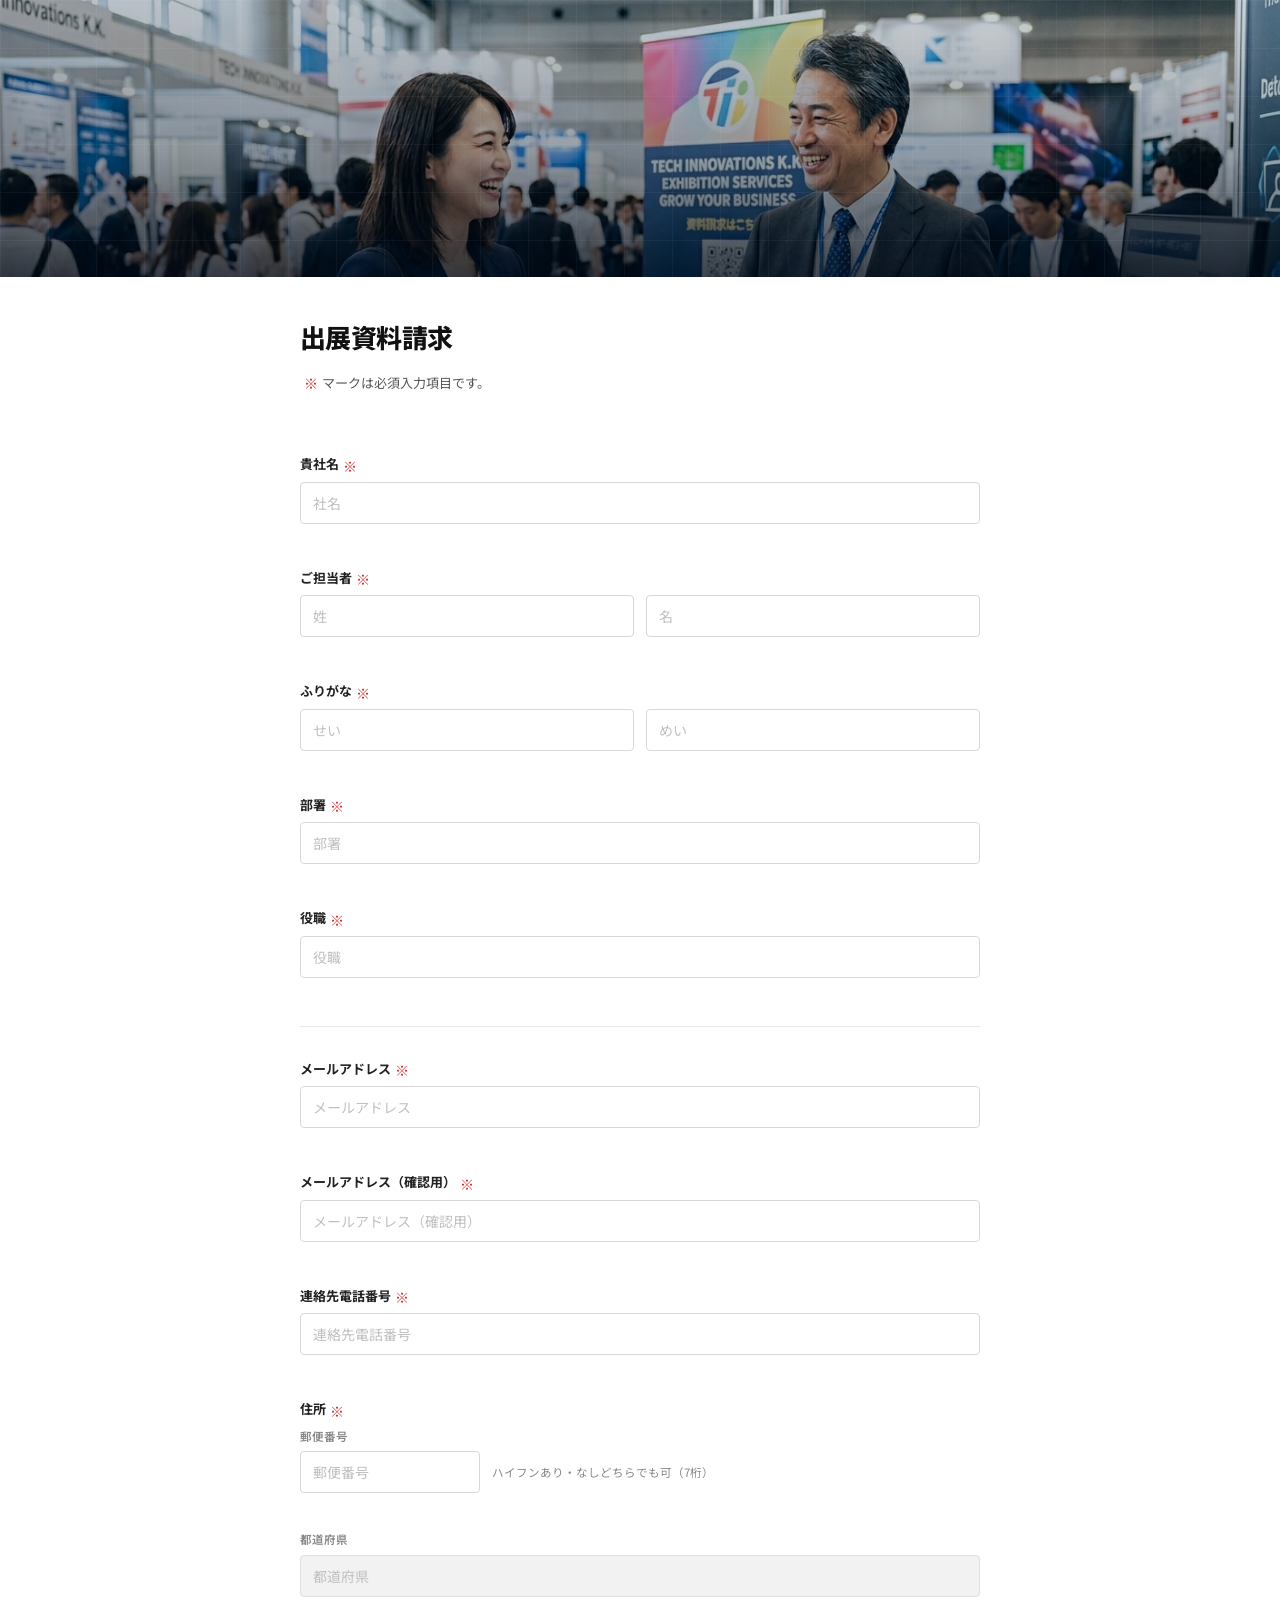
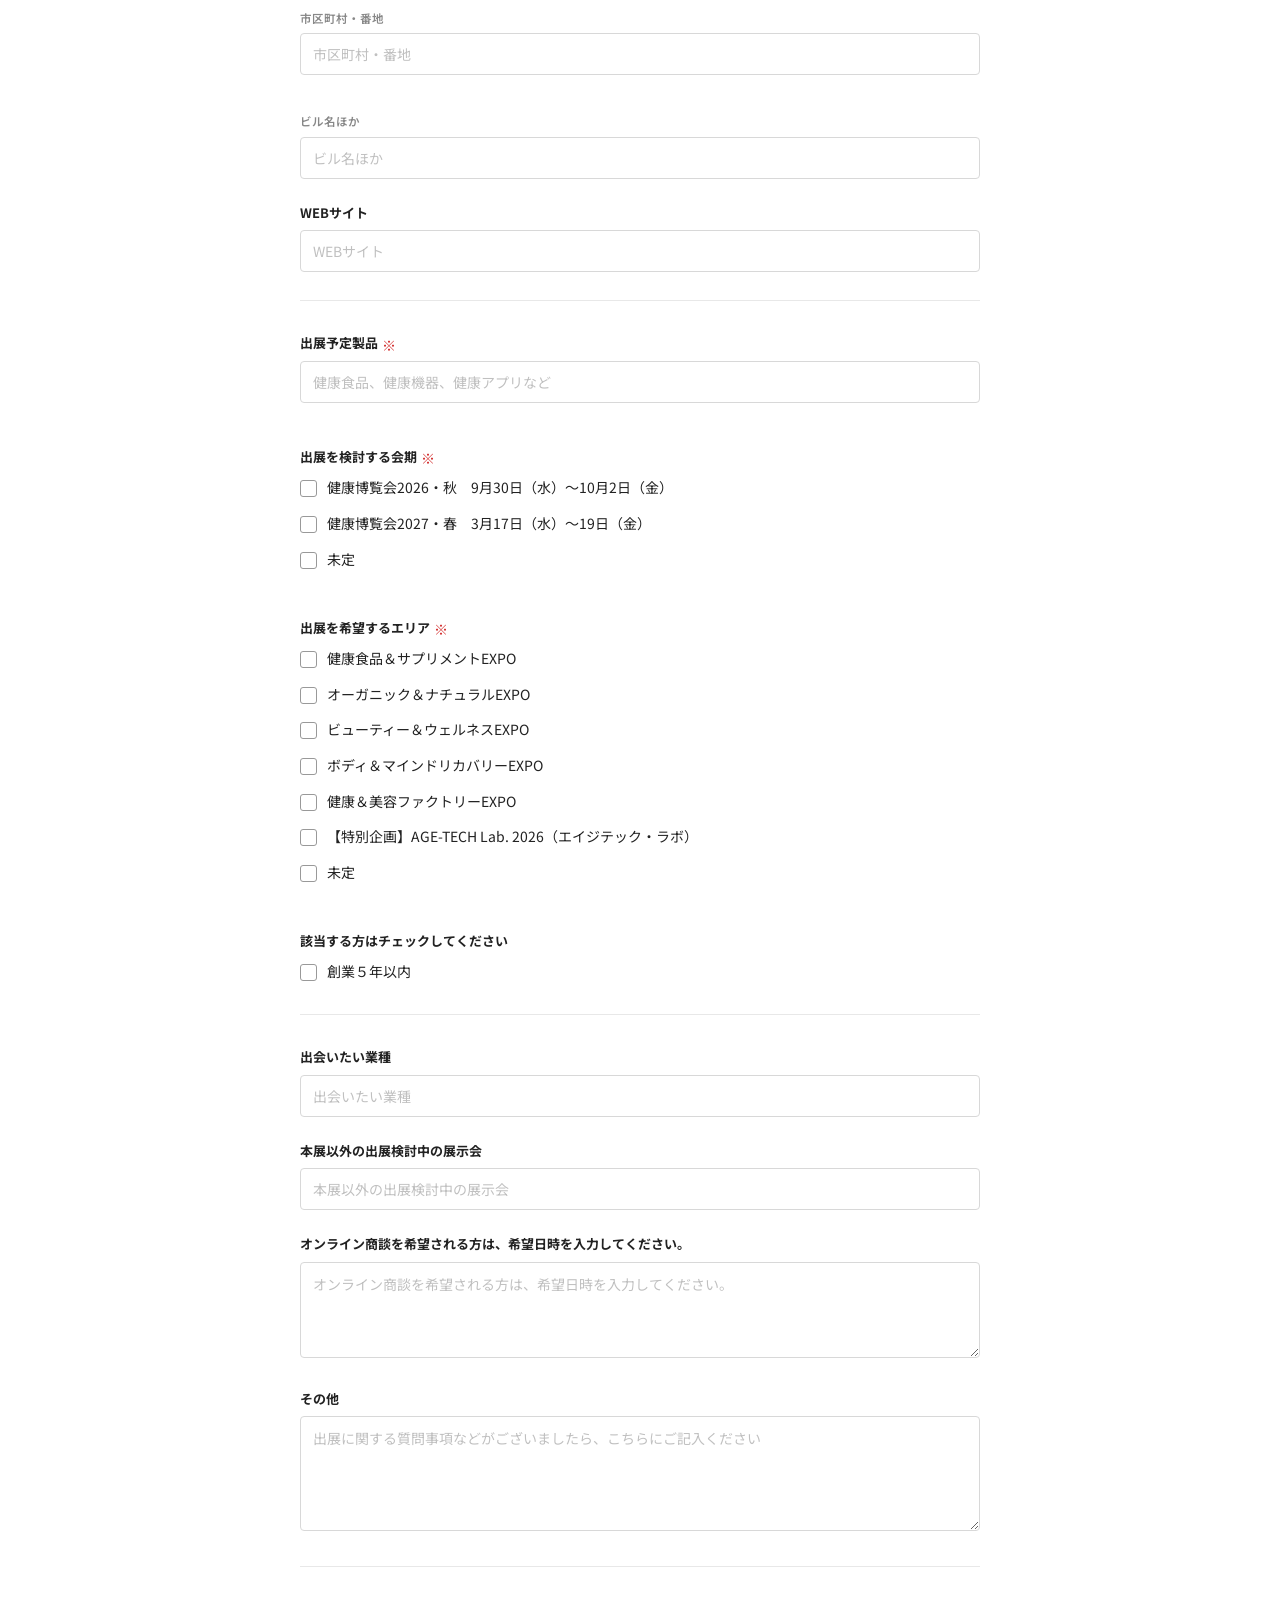
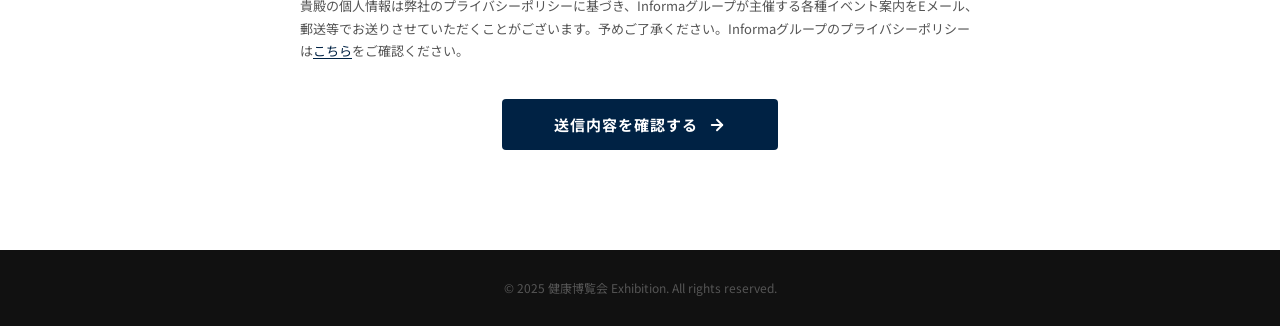
==== index.html @ db548bf0 "Initial commit: document request page" ====
<!DOCTYPE html>
<html lang="ja">
<head>
  <meta charset="UTF-8">
  <meta name="viewport" content="width=device-width, initial-scale=1.0">
  <title>出展資料請求 | 健康博覧会</title>
  <link rel="preconnect" href="https://fonts.googleapis.com">
  <link rel="preconnect" href="https://fonts.gstatic.com" crossorigin>
  <link href="https://fonts.googleapis.com/css2?family=Noto+Sans+JP:wght@400;500;600;700;800&display=swap" rel="stylesheet">
  <link rel="stylesheet" href="style.css">
</head>
<body>

  <!-- ========== HERO ========== -->
  <section class="site-hero"></section>

  <!-- ========== MAIN ========== -->
  <main class="main-content">
    <div class="container">

      <h1 class="page-title">出展資料請求</h1>

      <!-- ===== フォームラッパー ===== -->
      <div id="formWrapper">
        <p class="form-lead"><span class="required-mark">※</span>マークは必須入力項目です。</p>

        <form id="documentRequestForm" class="request-form" method="POST" action="#" novalidate data-form="document-request">

          <input type="hidden" id="formSource"  name="source"       value="exhibition_2025">
          <input type="hidden" id="submittedAt" name="submitted_at" value="">

          <!-- ===== SECTION: 貴社・担当者情報 ===== -->
          <section class="form-section" id="section-company">

            <div class="form-group" id="group-companyName">
              <label class="form-label" for="companyName">
                貴社名<span class="required-mark">※</span>
              </label>
              <input type="text" id="companyName" name="company_name" class="form-input"
                     placeholder="社名" autocomplete="organization" required data-field="company_name">
              <span class="error-message" id="error-companyName" role="alert"></span>
            </div>

            <div class="form-group" id="group-name">
              <label class="form-label">
                ご担当者<span class="required-mark">※</span>
              </label>
              <div class="input-row">
                <div class="input-row__item">
                  <input type="text" id="lastName" name="last_name" class="form-input"
                         placeholder="姓" autocomplete="family-name" required data-field="last_name">
                  <span class="error-message" id="error-lastName" role="alert"></span>
                </div>
                <div class="input-row__item">
                  <input type="text" id="firstName" name="first_name" class="form-input"
                         placeholder="名" autocomplete="given-name" required data-field="first_name">
                  <span class="error-message" id="error-firstName" role="alert"></span>
                </div>
              </div>
            </div>

            <div class="form-group" id="group-nameKana">
              <label class="form-label">
                ふりがな<span class="required-mark">※</span>
              </label>
              <div class="input-row">
                <div class="input-row__item">
                  <input type="text" id="lastNameKana" name="last_name_kana" class="form-input"
                         placeholder="せい" required data-field="last_name_kana">
                  <span class="error-message" id="error-lastNameKana" role="alert"></span>
                </div>
                <div class="input-row__item">
                  <input type="text" id="firstNameKana" name="first_name_kana" class="form-input"
                         placeholder="めい" required data-field="first_name_kana">
                  <span class="error-message" id="error-firstNameKana" role="alert"></span>
                </div>
              </div>
            </div>

            <div class="form-group" id="group-department">
              <label class="form-label" for="department">
                部署<span class="required-mark">※</span>
              </label>
              <input type="text" id="department" name="department" class="form-input"
                     placeholder="部署" autocomplete="organization-title" required data-field="department">
              <span class="error-message" id="error-department" role="alert"></span>
            </div>

            <div class="form-group" id="group-jobTitle">
              <label class="form-label" for="jobTitle">
                役職<span class="required-mark">※</span>
              </label>
              <input type="text" id="jobTitle" name="job_title" class="form-input"
                     placeholder="役職" required data-field="job_title">
              <span class="error-message" id="error-jobTitle" role="alert"></span>
            </div>

          </section>

          <!-- ===== SECTION: 連絡先情報 ===== -->
          <section class="form-section" id="section-contact">

            <div class="form-group" id="group-email">
              <label class="form-label" for="email">
                メールアドレス<span class="required-mark">※</span>
              </label>
              <input type="email" id="email" name="email" class="form-input"
                     placeholder="メールアドレス" autocomplete="email" required data-field="email">
              <span class="error-message" id="error-email" role="alert"></span>
            </div>

            <div class="form-group" id="group-emailConfirm">
              <label class="form-label" for="emailConfirm">
                メールアドレス（確認用）<span class="required-mark">※</span>
              </label>
              <input type="email" id="emailConfirm" name="email_confirm" class="form-input"
                     placeholder="メールアドレス（確認用）" autocomplete="off" required data-field="email_confirm">
              <span class="error-message" id="error-emailConfirm" role="alert"></span>
            </div>

            <div class="form-group" id="group-phone">
              <label class="form-label" for="phone">
                連絡先電話番号<span class="required-mark">※</span>
              </label>
              <input type="tel" id="phone" name="phone" class="form-input"
                     placeholder="連絡先電話番号" autocomplete="tel" required data-field="phone">
              <span class="error-message" id="error-phone" role="alert"></span>
            </div>

            <!-- 住所 -->
            <div class="form-group" id="group-address">
              <label class="form-label">
                住所<span class="required-mark">※</span>
              </label>
              <div class="address-fields">

                <div class="address-sub-field">
                  <span class="address-sub-label">郵便番号</span>
                  <div class="postal-row">
                    <input type="text" id="postalCode" name="postal_code" class="form-input"
                           placeholder="郵便番号" maxlength="8" autocomplete="postal-code"
                           required data-field="postal_code">
                    <span class="postal-hint">ハイフンあり・なしどちらでも可（7桁）</span>
                  </div>
                  <span class="error-message" id="error-postalCode" role="alert"></span>
                </div>

                <div class="address-sub-field">
                  <span class="address-sub-label">都道府県</span>
                  <input type="text" id="prefecture" name="prefecture" class="form-input"
                         placeholder="都道府県" autocomplete="address-level1"
                         required data-field="prefecture" readonly>
                </div>

                <div class="address-sub-field">
                  <span class="address-sub-label">市区町村・番地</span>
                  <input type="text" id="address1" name="address1" class="form-input"
                         placeholder="市区町村・番地" autocomplete="address-level2"
                         required data-field="address1">
                  <span class="error-message" id="error-address1" role="alert"></span>
                </div>

                <div class="address-sub-field">
                  <span class="address-sub-label">ビル名ほか</span>
                  <input type="text" id="address2" name="address2" class="form-input"
                         placeholder="ビル名ほか" autocomplete="address-line3" data-field="address2">
                </div>

              </div>
            </div>

            <div class="form-group" id="group-website">
              <label class="form-label" for="website">WEBサイト</label>
              <input type="url" id="website" name="website" class="form-input"
                     placeholder="WEBサイト" autocomplete="url" data-field="website">
            </div>

          </section>

          <!-- ===== SECTION: 出展について ===== -->
          <section class="form-section" id="section-exhibit">

            <div class="form-group" id="group-exhibitProducts">
              <label class="form-label" for="exhibitProducts">
                出展予定製品<span class="required-mark">※</span>
              </label>
              <input type="text" id="exhibitProducts" name="exhibit_products" class="form-input"
                     placeholder="健康食品、健康機器、健康アプリなど" required data-field="exhibit_products">
              <span class="error-message" id="error-exhibitProducts" role="alert"></span>
            </div>

            <div class="form-group" id="group-exhibitPeriods">
              <label class="form-label">
                出展を検討する会期<span class="required-mark">※</span>
              </label>
              <div class="checkbox-group" id="exhibitPeriodGroup"
                   role="group" aria-label="出展を検討する会期">
                <label class="check-item" for="period-2026-autumn">
                  <input type="checkbox" id="period-2026-autumn" name="exhibit_periods"
                         value="2026_autumn" class="check-input" data-field="exhibit_periods">
                  <span class="check-custom" aria-hidden="true"></span>
                  <span class="check-text">健康博覧会2026・秋　9月30日（水）〜10月2日（金）</span>
                </label>
                <label class="check-item" for="period-2027-spring">
                  <input type="checkbox" id="period-2027-spring" name="exhibit_periods"
                         value="2027_spring" class="check-input" data-field="exhibit_periods">
                  <span class="check-custom" aria-hidden="true"></span>
                  <span class="check-text">健康博覧会2027・春　3月17日（水）〜19日（金）</span>
                </label>
                <label class="check-item" for="period-undecided">
                  <input type="checkbox" id="period-undecided" name="exhibit_periods"
                         value="undecided" class="check-input" data-field="exhibit_periods">
                  <span class="check-custom" aria-hidden="true"></span>
                  <span class="check-text">未定</span>
                </label>
              </div>
              <span class="error-message" id="error-exhibitPeriods" role="alert"></span>
            </div>

            <div class="form-group" id="group-exhibitAreas">
              <label class="form-label">
                出展を希望するエリア<span class="required-mark">※</span>
              </label>
              <div class="checkbox-group" id="exhibitAreaGroup"
                   role="group" aria-label="出展を希望するエリア">
                <label class="check-item" for="area-food-supplement">
                  <input type="checkbox" id="area-food-supplement" name="exhibit_areas"
                         value="food_supplement" class="check-input" data-field="exhibit_areas">
                  <span class="check-custom" aria-hidden="true"></span>
                  <span class="check-text">健康食品＆サプリメントEXPO</span>
                </label>
                <label class="check-item" for="area-organic-natural">
                  <input type="checkbox" id="area-organic-natural" name="exhibit_areas"
                         value="organic_natural" class="check-input" data-field="exhibit_areas">
                  <span class="check-custom" aria-hidden="true"></span>
                  <span class="check-text">オーガニック＆ナチュラルEXPO</span>
                </label>
                <label class="check-item" for="area-beauty-wellness">
                  <input type="checkbox" id="area-beauty-wellness" name="exhibit_areas"
                         value="beauty_wellness" class="check-input" data-field="exhibit_areas">
                  <span class="check-custom" aria-hidden="true"></span>
                  <span class="check-text">ビューティー＆ウェルネスEXPO</span>
                </label>
                <label class="check-item" for="area-body-mind">
                  <input type="checkbox" id="area-body-mind" name="exhibit_areas"
                         value="body_mind_recovery" class="check-input" data-field="exhibit_areas">
                  <span class="check-custom" aria-hidden="true"></span>
                  <span class="check-text">ボディ＆マインドリカバリーEXPO</span>
                </label>
                <label class="check-item" for="area-factory">
                  <input type="checkbox" id="area-factory" name="exhibit_areas"
                         value="health_beauty_factory" class="check-input" data-field="exhibit_areas">
                  <span class="check-custom" aria-hidden="true"></span>
                  <span class="check-text">健康＆美容ファクトリーEXPO</span>
                </label>
                <label class="check-item" for="area-age-tech">
                  <input type="checkbox" id="area-age-tech" name="exhibit_areas"
                         value="age_tech_lab" class="check-input" data-field="exhibit_areas">
                  <span class="check-custom" aria-hidden="true"></span>
                  <span class="check-text">【特別企画】AGE-TECH Lab. 2026（エイジテック・ラボ）</span>
                </label>
                <label class="check-item" for="area-undecided">
                  <input type="checkbox" id="area-undecided" name="exhibit_areas"
                         value="undecided" class="check-input" data-field="exhibit_areas">
                  <span class="check-custom" aria-hidden="true"></span>
                  <span class="check-text">未定</span>
                </label>
              </div>
              <span class="error-message" id="error-exhibitAreas" role="alert"></span>
            </div>

            <div class="form-group" id="group-startupCheck">
              <label class="form-label">該当する方はチェックしてください</label>
              <div class="checkbox-group">
                <label class="check-item" for="startupCheck">
                  <input type="checkbox" id="startupCheck" name="startup_check"
                         value="startup" class="check-input" data-field="startup_check">
                  <span class="check-custom" aria-hidden="true"></span>
                  <span class="check-text">創業５年以内</span>
                </label>
              </div>
            </div>

          </section>

          <!-- ===== SECTION: その他 ===== -->
          <section class="form-section" id="section-other">

            <div class="form-group" id="group-targetIndustry">
              <label class="form-label" for="targetIndustry">出会いたい業種</label>
              <input type="text" id="targetIndustry" name="target_industry" class="form-input"
                     placeholder="出会いたい業種" data-field="target_industry">
            </div>

            <div class="form-group" id="group-otherShows">
              <label class="form-label" for="otherShows">本展以外の出展検討中の展示会</label>
              <input type="text" id="otherShows" name="other_shows" class="form-input"
                     placeholder="本展以外の出展検討中の展示会" data-field="other_shows">
            </div>

            <div class="form-group" id="group-onlineMeeting">
              <label class="form-label" for="onlineMeeting">
                オンライン商談を希望される方は、希望日時を入力してください。
              </label>
              <textarea id="onlineMeeting" name="online_meeting" class="form-textarea" rows="3"
                        placeholder="オンライン商談を希望される方は、希望日時を入力してください。"
                        data-field="online_meeting"></textarea>
            </div>

            <div class="form-group" id="group-otherNotes">
              <label class="form-label" for="otherNotes">その他</label>
              <textarea id="otherNotes" name="other_notes" class="form-textarea" rows="4"
                        placeholder="出展に関する質問事項などがございましたら、こちらにご記入ください"
                        data-field="other_notes"></textarea>
            </div>

          </section>

          <!-- ===== 個人情報取得に関する文言（チェックボックスなし） ===== -->
          <div class="privacy-section" id="section-privacy">
            <p class="privacy-text">
              貴殿の個人情報は弊社のプライバシーポリシーに基づき、Informaグループが主催する各種イベント案内をEメール、郵送等でお送りさせていただくことがございます。予めご了承ください。Informaグループのプライバシーポリシーは<a href="https://privacy.informa.com/policies/ja-JP/" class="text-link" target="_blank" rel="noopener noreferrer">こちら</a>をご確認ください。
            </p>
          </div>

          <!-- ===== 送信ボタン ===== -->
          <div class="form-submit">
            <button type="submit" id="submitBtn" class="btn-submit">
              <span class="btn-submit__text">送信内容を確認する</span>
              <svg class="btn-submit__arrow" xmlns="http://www.w3.org/2000/svg" width="18" height="18"
                   viewBox="0 0 24 24" fill="none" stroke="currentColor" stroke-width="2.5"
                   stroke-linecap="round" stroke-linejoin="round">
                <line x1="5" y1="12" x2="19" y2="12"/><polyline points="12 5 19 12 12 19"/>
              </svg>
            </button>
          </div>

        </form>
      </div><!-- /#formWrapper -->

      <!-- ===== 確認ページ ===== -->
      <div id="confirmationPage" class="confirmation-page" hidden>
        <div class="confirmation-header">
          <h2 class="confirmation-title">送信内容の確認</h2>
          <p class="confirmation-desc">以下の内容でよろしければ「資料を請求する」を押してください。<br>修正がある場合は「入力に戻る」を押してください。</p>
        </div>
        <div id="confirmationContent"></div>
        <div class="confirm-actions">
          <button type="button" id="backToFormBtn" class="btn-back">
            <svg xmlns="http://www.w3.org/2000/svg" width="16" height="16" viewBox="0 0 24 24"
                 fill="none" stroke="currentColor" stroke-width="2.5"
                 stroke-linecap="round" stroke-linejoin="round" aria-hidden="true">
              <line x1="19" y1="12" x2="5" y2="12"/><polyline points="12 19 5 12 12 5"/>
            </svg>
            入力に戻る
          </button>
          <button type="button" id="finalSubmitBtn" class="btn-submit">
            <span class="btn-submit__text">資料を請求する</span>
            <svg class="btn-submit__arrow" xmlns="http://www.w3.org/2000/svg" width="18" height="18"
                 viewBox="0 0 24 24" fill="none" stroke="currentColor" stroke-width="2.5"
                 stroke-linecap="round" stroke-linejoin="round">
              <line x1="5" y1="12" x2="19" y2="12"/><polyline points="12 5 19 12 12 19"/>
            </svg>
          </button>
        </div>
      </div>

      <!-- 完了メッセージ -->
      <div id="successMessage" class="result-message result-message--success" hidden aria-live="polite">
        <span class="result-icon result-icon--success" aria-hidden="true">
          <svg xmlns="http://www.w3.org/2000/svg" width="32" height="32" viewBox="0 0 24 24"
               fill="none" stroke="currentColor" stroke-width="2.5" stroke-linecap="round" stroke-linejoin="round">
            <polyline points="20 6 9 17 4 12"/>
          </svg>
        </span>
        <h2 class="result-title">出展資料請求ありがとうございます</h2>
        <p class="result-desc">ご入力いただいたメールアドレスへ確認メールをお送りしました。<br>追って、営業担当よりご案内させていただきますので、いましばらくお待ちください。</p>
      </div>

      <!-- エラーメッセージ -->
      <div id="errorMessage" class="result-message result-message--error" hidden aria-live="polite">
        <span class="result-icon result-icon--error" aria-hidden="true">
          <svg xmlns="http://www.w3.org/2000/svg" width="32" height="32" viewBox="0 0 24 24"
               fill="none" stroke="currentColor" stroke-width="2.5" stroke-linecap="round" stroke-linejoin="round">
            <circle cx="12" cy="12" r="10"/><line x1="12" y1="8" x2="12" y2="12"/><line x1="12" y1="16" x2="12.01" y2="16"/>
          </svg>
        </span>
        <h2 class="result-title">送信に失敗しました</h2>
        <p class="result-desc">しばらく時間をおいてから再度お試しください。</p>
      </div>

    </div>
  </main>

  <footer class="site-footer">
    <div class="container">
      <p class="footer-text">&copy; 2025 健康博覧会 Exhibition. All rights reserved.</p>
    </div>
  </footer>

  <script src="script.js" defer></script>
</body>
</html>
---- style.css ----
/* ============================================================
   Variables
   ============================================================ */
:root {
  --c-black:       #111111;
  --c-accent:      #002244;
  --c-text:        #222222;
  --c-text-sub:    #555555;
  --c-text-muted:  #888888;
  --c-border:      #d8d8d8;
  --c-border-dark: #999999;
  --c-bg:          #ffffff;
  --c-surface:     #ffffff;
  --c-input-bg:    #ffffff;
  --c-input-hover: #f9f9f9;
  --c-error:       #c0392b;
  --c-required:    #d32f2f;
  --c-divider:     #e8e8e8;

  --shadow-sm: 0 1px 4px rgba(0,0,0,0.06);
  --shadow-md: 0 2px 10px rgba(0,0,0,0.08);

  --radius-sm: 4px;
  --radius-md: 8px;
  --radius-lg: 12px;

  --font: "Noto Sans JP", -apple-system, BlinkMacSystemFont, "Segoe UI", "Yu Gothic UI", "Yu Gothic",
          "Hiragino Sans", "Hiragino Kaku Gothic ProN", Meiryo, sans-serif;

  --max-w: 680px;
  --tr: 0.15s ease;
}

/* ============================================================
   Reset & Base
   ============================================================ */
*, *::before, *::after { box-sizing: border-box; margin: 0; padding: 0; }
html { scroll-behavior: smooth; }
body {
  font-family: var(--font);
  background: var(--c-bg);
  color: var(--c-text);
  line-height: 1.7;
  -webkit-font-smoothing: antialiased;
}

/* ============================================================
   Hero
   ============================================================ */
.site-hero {
  position: relative;
  min-height: 277px;
  display: flex;
  align-items: flex-end;
  overflow: hidden;
  background:
    /* テキスト可読性オーバーレイ — 下部を濃くして文字を読みやすく */
    linear-gradient(to top, rgba(0,8,20,0.72) 0%, rgba(0,8,20,0.28) 45%, rgba(0,8,20,0.05) 100%),
    /* ブランドカラー（#002244）薄掛け */
    linear-gradient(158deg, rgba(0,34,68,0.25) 0%, rgba(0,34,68,0.08) 100%),
    /* 展示会写真 — 顔が映り込むよう上寄りに配置 */
    url('document-request-page-top.png') center 20% / cover no-repeat;
}

/* 展示会場の格子天井・床を表現するグリッドオーバーレイ */
.site-hero::before {
  content: '';
  position: absolute;
  inset: 0;
  background-image:
    linear-gradient(rgba(255,255,255,0.04) 1px, transparent 1px),
    linear-gradient(90deg, rgba(255,255,255,0.04) 1px, transparent 1px);
  background-size: 48px 48px;
  pointer-events: none;
}

.hero-inner {
  position: relative;
  z-index: 1;
  width: 100%;
  max-width: calc(var(--max-w) + 48px); /* 680 + 24*2 = 728px — container の左端に揃える */
  margin: 0 auto;
  padding: 16px 24px;
}

.hero-label {
  font-size: 11px;
  font-weight: 700;
  letter-spacing: 0.3em;
  color: rgba(255,255,255,0.40);
  margin-bottom: 12px;
  text-transform: uppercase;
}

.hero-title {
  font-size: clamp(18px, 2.5vw, 22px);
  font-weight: 800;
  color: #ffffff;
  letter-spacing: -0.02em;
  line-height: 1.2;
  margin-bottom: 10px;
}

.hero-desc {
  font-size: 13.5px;
  color: rgba(255,255,255,0.58);
  line-height: 1.85;
}

/* ============================================================
   Main / Container
   ============================================================ */
.main-content { padding: 44px 24px 100px; }
.container { max-width: var(--max-w); margin: 0 auto; }

/* ============================================================
   Page title  (ヒーロー直下の見出し)
   ============================================================ */
.page-title {
  font-size: clamp(20px, 3vw, 26px);
  font-weight: 800;
  color: var(--c-black);
  letter-spacing: -0.02em;
  line-height: 1.2;
  margin-bottom: 20px;
}

/* ============================================================
   Form lead  (※マーク説明)
   ============================================================ */
.form-lead {
  font-size: 13px;
  color: var(--c-text-sub);
  margin-bottom: 28px;
  display: flex;
  align-items: center;
  gap: 4px;
}

/* ============================================================
   Required mark  ※ (赤)
   ============================================================ */
.required-mark {
  color: var(--c-required);
  font-weight: 700;
  font-size: 14px;
  margin-left: 4px;
  line-height: 1;
  vertical-align: middle;
}

/* ============================================================
   Form Sections  （カードなし・フラット）
   ============================================================ */
.form-section {
  background: transparent;
  padding: 32px 0 28px;
}

.form-section + .form-section {
  border-top: 1px solid var(--c-divider);
}

/* ============================================================
   Form Groups
   ============================================================ */
.form-group { margin-bottom: 24px; }
.form-group:last-child { margin-bottom: 0; }

.form-label {
  display: block;
  font-size: 13px;
  font-weight: 700;
  color: var(--c-text);
  margin-bottom: 8px;
  line-height: 1.5;
}

/* ============================================================
   Split row  (姓/名, せい/めい)
   ============================================================ */
.input-row {
  display: grid;
  grid-template-columns: 1fr 1fr;
  gap: 12px;
}

.input-row__item {
  display: flex;
  flex-direction: column;
}

/* ============================================================
   Inputs / Textarea
   ============================================================ */
.form-input,
.form-textarea {
  width: 100%;
  padding: 10px 12px;
  font-size: 14px;
  font-family: var(--font);
  color: var(--c-text);
  background: var(--c-input-bg);
  border: 1px solid var(--c-border);
  border-radius: var(--radius-sm);
  transition: border-color var(--tr), background var(--tr), box-shadow var(--tr);
  outline: none;
  appearance: none;
}

.form-input::placeholder,
.form-textarea::placeholder { color: #c0c0c0; }

.form-input:hover,
.form-textarea:hover {
  border-color: var(--c-border-dark);
  background: var(--c-input-hover);
}

.form-input:focus,
.form-textarea:focus {
  border-color: var(--c-accent);
  background: var(--c-surface);
  box-shadow: 0 0 0 2px rgba(0,34,68,0.08);
}

.form-input[readonly] {
  background: #f2f2f2;
  color: var(--c-text-sub);
  cursor: default;
  border-color: #e0e0e0;
}

.form-input.is-error,
.form-textarea.is-error {
  border-color: var(--c-error);
  background: #fff8f8;
}

.form-textarea {
  resize: vertical;
  min-height: 96px;
  line-height: 1.65;
}

/* ============================================================
   Address
   ============================================================ */
.address-fields {
  display: flex;
  flex-direction: column;
  gap: 12px;
}

.address-sub-field {
  display: flex;
  flex-direction: column;
  gap: 5px;
}

.address-sub-label {
  font-size: 11.5px;
  font-weight: 600;
  color: var(--c-text-muted);
  display: flex;
  align-items: center;
}

.postal-row {
  display: flex;
  align-items: center;
  gap: 12px;
}

.postal-row .form-input {
  max-width: 180px;
  flex-shrink: 0;
}

.postal-hint {
  font-size: 11.5px;
  color: var(--c-text-muted);
  white-space: nowrap;
}

/* ============================================================
   Checkbox group  (出展会期 / エリア)
   ============================================================ */
.checkbox-group {
  display: flex;
  flex-direction: column;
  gap: 8px;
}

.check-item {
  display: flex;
  align-items: flex-start;
  gap: 10px;
  cursor: pointer;
  padding: 3px 0;
}

.check-input {
  position: absolute;
  opacity: 0;
  width: 0;
  height: 0;
  pointer-events: none;
}

.check-custom {
  flex-shrink: 0;
  width: 17px;
  height: 17px;
  border: 1.5px solid var(--c-border-dark);
  border-radius: 3px;
  background: var(--c-input-bg);
  transition: border-color var(--tr), background var(--tr);
  margin-top: 3px;
  position: relative;
}

.check-item:hover .check-custom { border-color: var(--c-accent); }

.check-input:checked + .check-custom {
  background: var(--c-accent);
  border-color: var(--c-accent);
}

.check-input:checked + .check-custom::after {
  content: '';
  position: absolute;
  top: 1px;
  left: 4px;
  width: 5px;
  height: 9px;
  border: 2px solid #fff;
  border-top: none;
  border-left: none;
  transform: rotate(45deg);
}

.check-text {
  font-size: 14px;
  color: var(--c-text);
  line-height: 1.55;
}

/* ============================================================
   Privacy section
   ============================================================ */
.privacy-section {
  border-top: 1px solid var(--c-divider);
  padding: 28px 0 4px;
  margin-bottom: 12px;
}

.privacy-text {
  font-size: 13px;
  color: var(--c-text-sub);
  line-height: 1.75;
}

/* ============================================================
   Error messages
   ============================================================ */
.error-message {
  display: block;
  font-size: 11.5px;
  color: var(--c-error);
  margin-top: 4px;
  min-height: 16px;
  line-height: 1.4;
}

/* ============================================================
   Links
   ============================================================ */
.text-link {
  color: var(--c-accent);
  text-decoration: underline;
  text-underline-offset: 2px;
}

/* ============================================================
   Submit button
   ============================================================ */
.form-submit {
  text-align: center;
  padding: 20px 0 0;
}

.btn-submit {
  display: inline-flex;
  align-items: center;
  justify-content: center;
  gap: 10px;
  padding: 15px 52px;
  font-size: 15px;
  font-weight: 700;
  font-family: var(--font);
  color: #ffffff;
  background: var(--c-accent);
  border: none;
  border-radius: var(--radius-sm);
  cursor: pointer;
  letter-spacing: 0.06em;
  transition: background var(--tr), transform var(--tr);
}

.btn-submit:hover {
  background: #003470;
  transform: translateY(-1px);
}

.btn-submit:active { transform: translateY(0); }

.btn-submit:disabled {
  opacity: 0.45;
  cursor: not-allowed;
  transform: none;
}

.btn-submit__arrow { transition: transform var(--tr); }
.btn-submit:hover .btn-submit__arrow { transform: translateX(3px); }

/* ============================================================
   Confirmation page
   ============================================================ */
.confirmation-page {
  padding-top: 8px;
}

.confirmation-page[hidden] { display: none; }

.confirmation-header {
  margin-bottom: 28px;
}

.confirmation-title {
  font-size: 22px;
  font-weight: 800;
  color: var(--c-black);
  letter-spacing: -0.02em;
  margin-bottom: 10px;
}

.confirmation-desc {
  font-size: 13.5px;
  color: var(--c-text-sub);
  line-height: 1.75;
}

/* 確認ブロック（カードなし・フラット） */
.confirm-block {
  background: transparent;
  padding: 24px 0;
}

.confirm-block + .confirm-block {
  border-top: 1px solid var(--c-divider);
}

.confirm-block-title {
  font-size: 12px;
  font-weight: 800;
  color: var(--c-black);
  letter-spacing: 0.1em;
  text-transform: uppercase;
  padding-bottom: 10px;
  margin-bottom: 14px;
  border-bottom: 2px solid var(--c-black);
}

.confirm-list { display: block; }

.confirm-row {
  display: grid;
  grid-template-columns: 160px 1fr;
  gap: 16px;
  padding: 10px 0;
  border-bottom: 1px solid #f0f0f0;
}

.confirm-row:last-child { border-bottom: none; }

.confirm-row dt {
  font-size: 12px;
  font-weight: 600;
  color: var(--c-text-muted);
  padding-top: 1px;
}

.confirm-row dd {
  font-size: 14px;
  color: var(--c-text);
  line-height: 1.65;
  word-break: break-all;
}

.confirm-actions {
  display: flex;
  gap: 16px;
  justify-content: center;
  align-items: center;
  padding: 32px 0 0;
  border-top: 1px solid var(--c-divider);
}

.btn-back {
  display: inline-flex;
  align-items: center;
  gap: 8px;
  padding: 14px 32px;
  font-size: 14px;
  font-weight: 600;
  color: var(--c-text-sub);
  background: transparent;
  border: 1.5px solid var(--c-border-dark);
  border-radius: var(--radius-sm);
  cursor: pointer;
  transition: background var(--tr), color var(--tr), border-color var(--tr);
  font-family: var(--font);
  letter-spacing: 0.02em;
}

.btn-back:hover {
  background: #f0f0f0;
  color: var(--c-text);
  border-color: var(--c-black);
}

/* ============================================================
   Result messages
   ============================================================ */
.result-message {
  text-align: center;
  padding: 64px 32px;
  background: var(--c-surface);
  border-radius: var(--radius-lg);
  box-shadow: var(--shadow-md);
  border: 1px solid #e6e6e6;
}

.result-message[hidden] { display: none; }

.result-icon {
  width: 68px;
  height: 68px;
  border-radius: 50%;
  display: flex;
  align-items: center;
  justify-content: center;
  margin: 0 auto 20px;
}

.result-icon--success { background: #e8f5e9; color: #2e7d32; }
.result-icon--error   { background: #fce4ec; color: var(--c-error); }

.result-title {
  font-size: 20px;
  font-weight: 700;
  color: var(--c-black);
  margin-bottom: 12px;
}

.result-desc {
  font-size: 14px;
  color: var(--c-text-sub);
  line-height: 1.8;
}

/* ============================================================
   Footer
   ============================================================ */
.site-footer {
  background: var(--c-black);
  padding: 28px 24px;
  text-align: center;
}

.footer-text {
  font-size: 12px;
  color: #555555;
}

/* ============================================================
   Responsive
   ============================================================ */
@media (max-width: 600px) {
  .site-hero  { min-height: 208px; }
  .hero-inner { padding: 14px 20px 24px; }

  .main-content { padding: 32px 20px 80px; }

  .form-section { padding: 24px 0 20px; }

  .input-row { grid-template-columns: 1fr; gap: 8px; }

  .postal-row {
    flex-direction: column;
    align-items: flex-start;
    gap: 6px;
  }
  .postal-row .form-input { max-width: 100%; }

  .confirm-row {
    grid-template-columns: 1fr;
    gap: 3px;
  }

  .confirm-actions {
    flex-direction: column-reverse;
    gap: 12px;
  }
  .btn-back,
  .btn-submit { width: 100%; justify-content: center; }
}
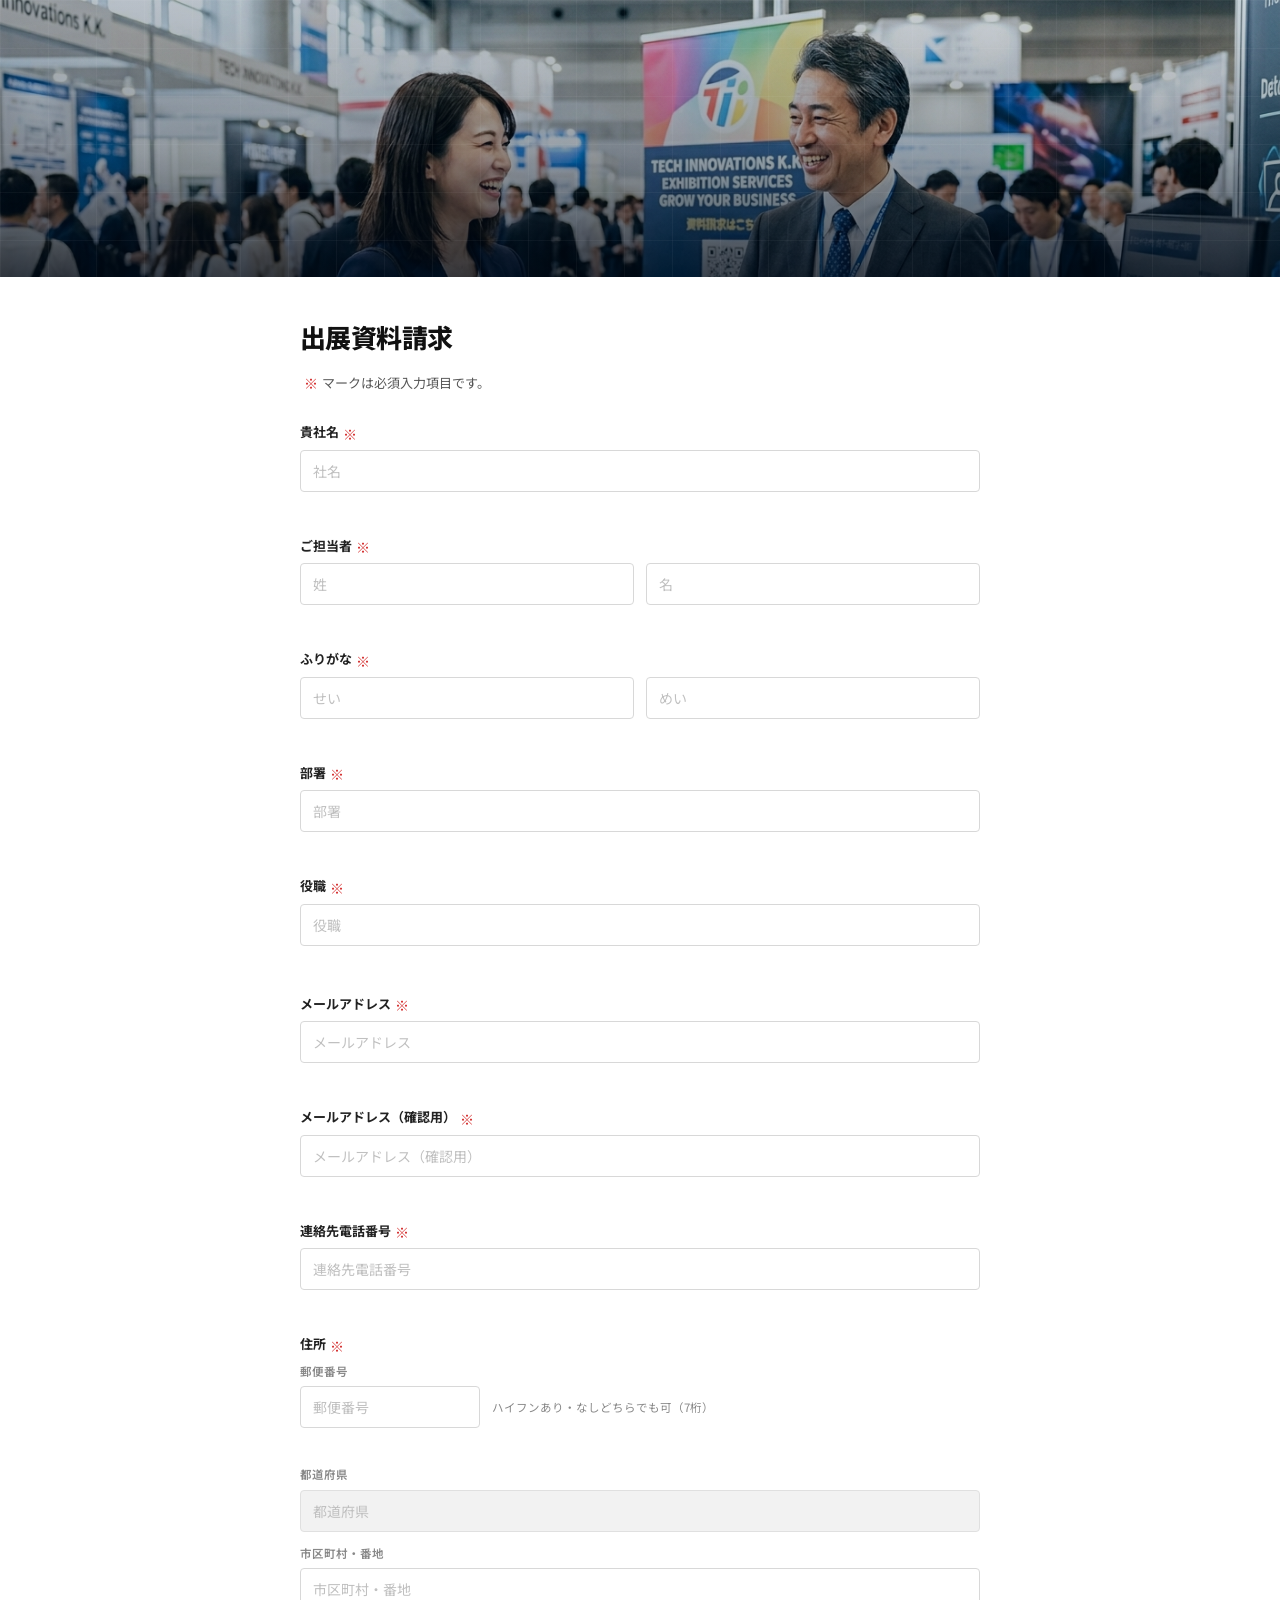
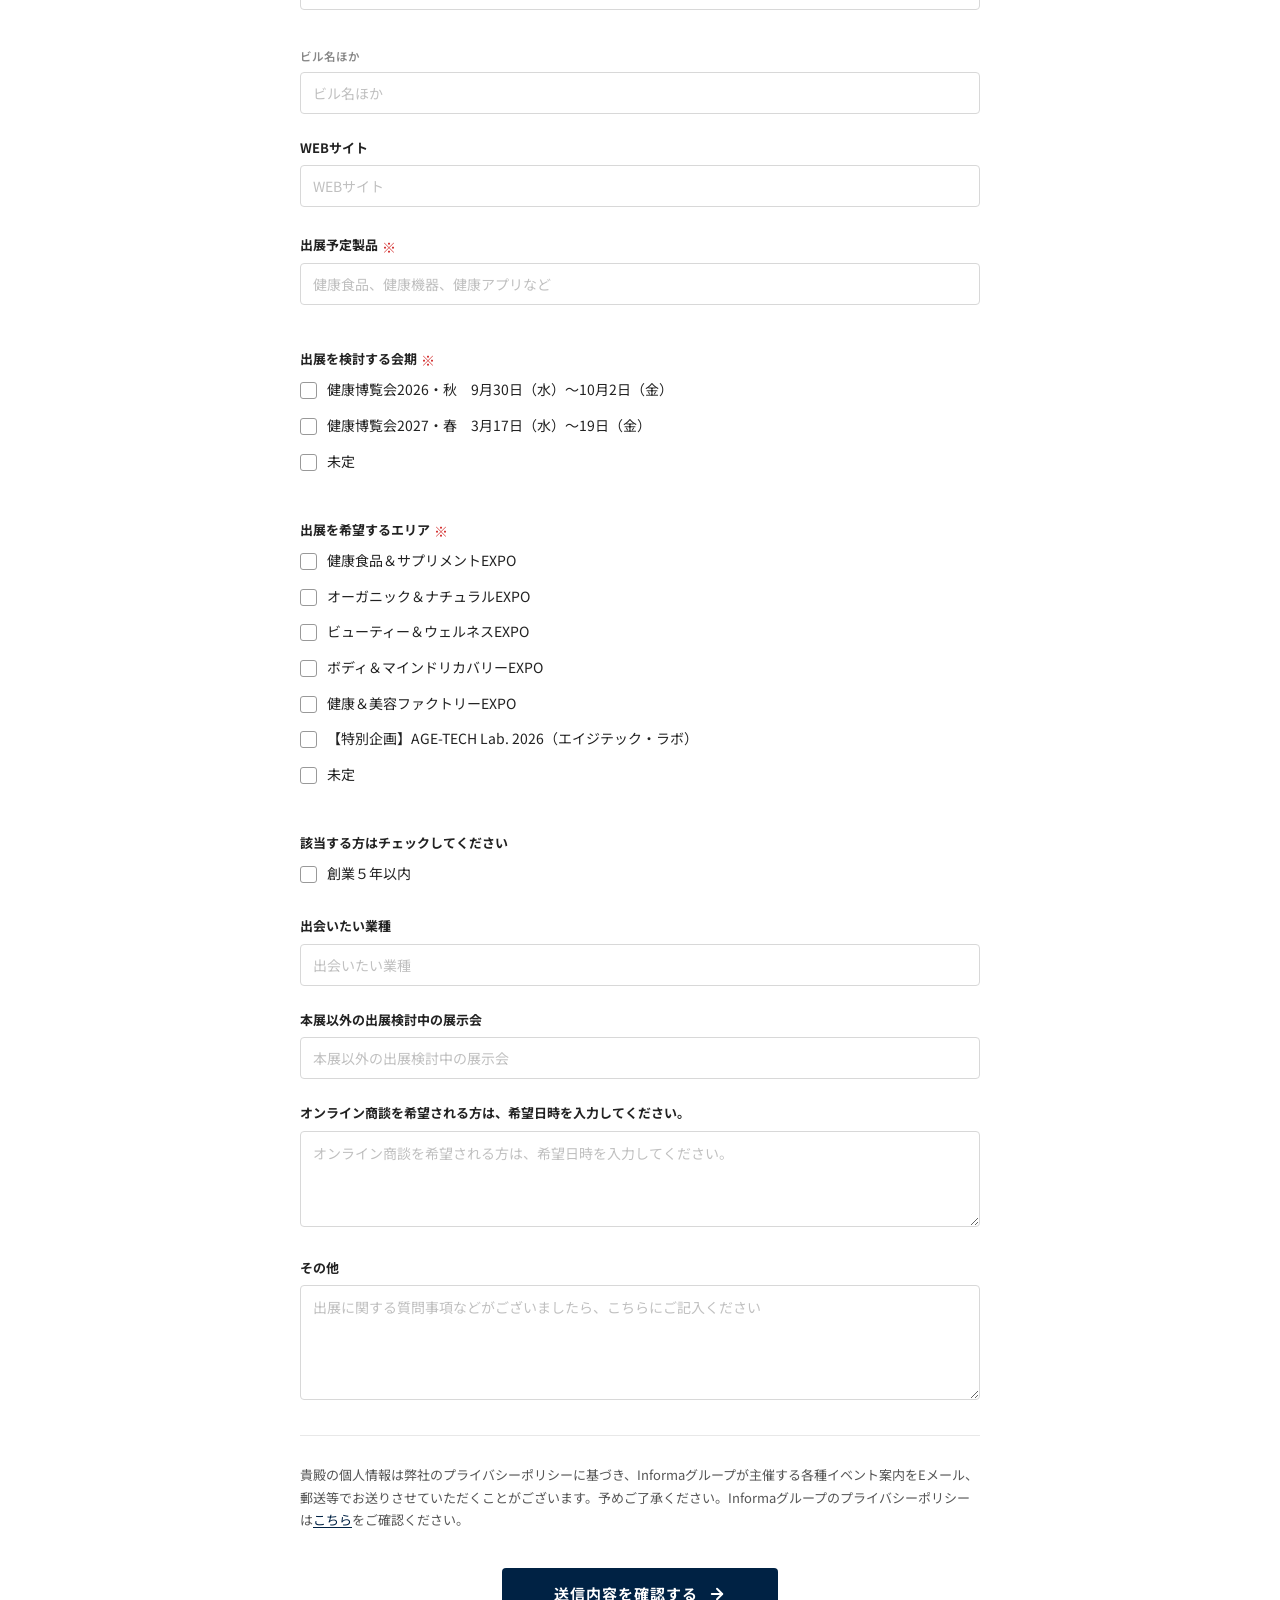
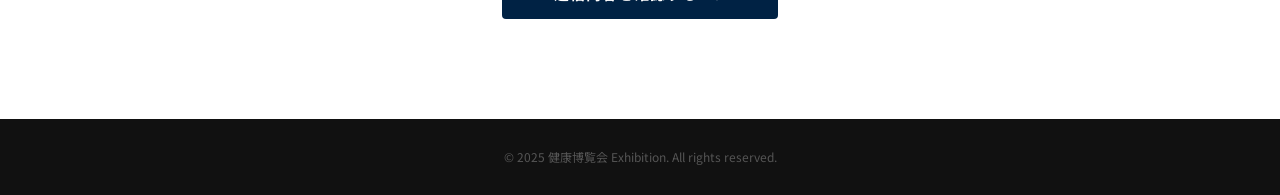
==== commit f804b903: "Add admin page, extract shared utilities, and add Supabase migrations - Add admin.html / admin.css /" ====
--- a/index.html
+++ b/index.html
@@ -398,6 +398,7 @@
     </div>
   </footer>
 
+  <script src="shared.js" defer></script>
   <script src="script.js" defer></script>
 </body>
 </html>
--- a/style.css
+++ b/style.css
@@ -154,11 +154,11 @@
    ============================================================ */
 .form-section {
   background: transparent;
-  padding: 32px 0 28px;
+  padding: 0 0 28px;
 }
 
 .form-section + .form-section {
-  border-top: 1px solid var(--c-divider);
+  border-top: none;
 }
 
 /* ============================================================
@@ -613,6 +613,7 @@
     flex-direction: column-reverse;
     gap: 12px;
   }
-  .btn-back,
-  .btn-submit { width: 100%; justify-content: center; }
-}
+  .confirmation-page .btn-back,
+  .confirmation-page .btn-submit,
+  .form-submit .btn-submit { width: 100%; justify-content: center; }
+}
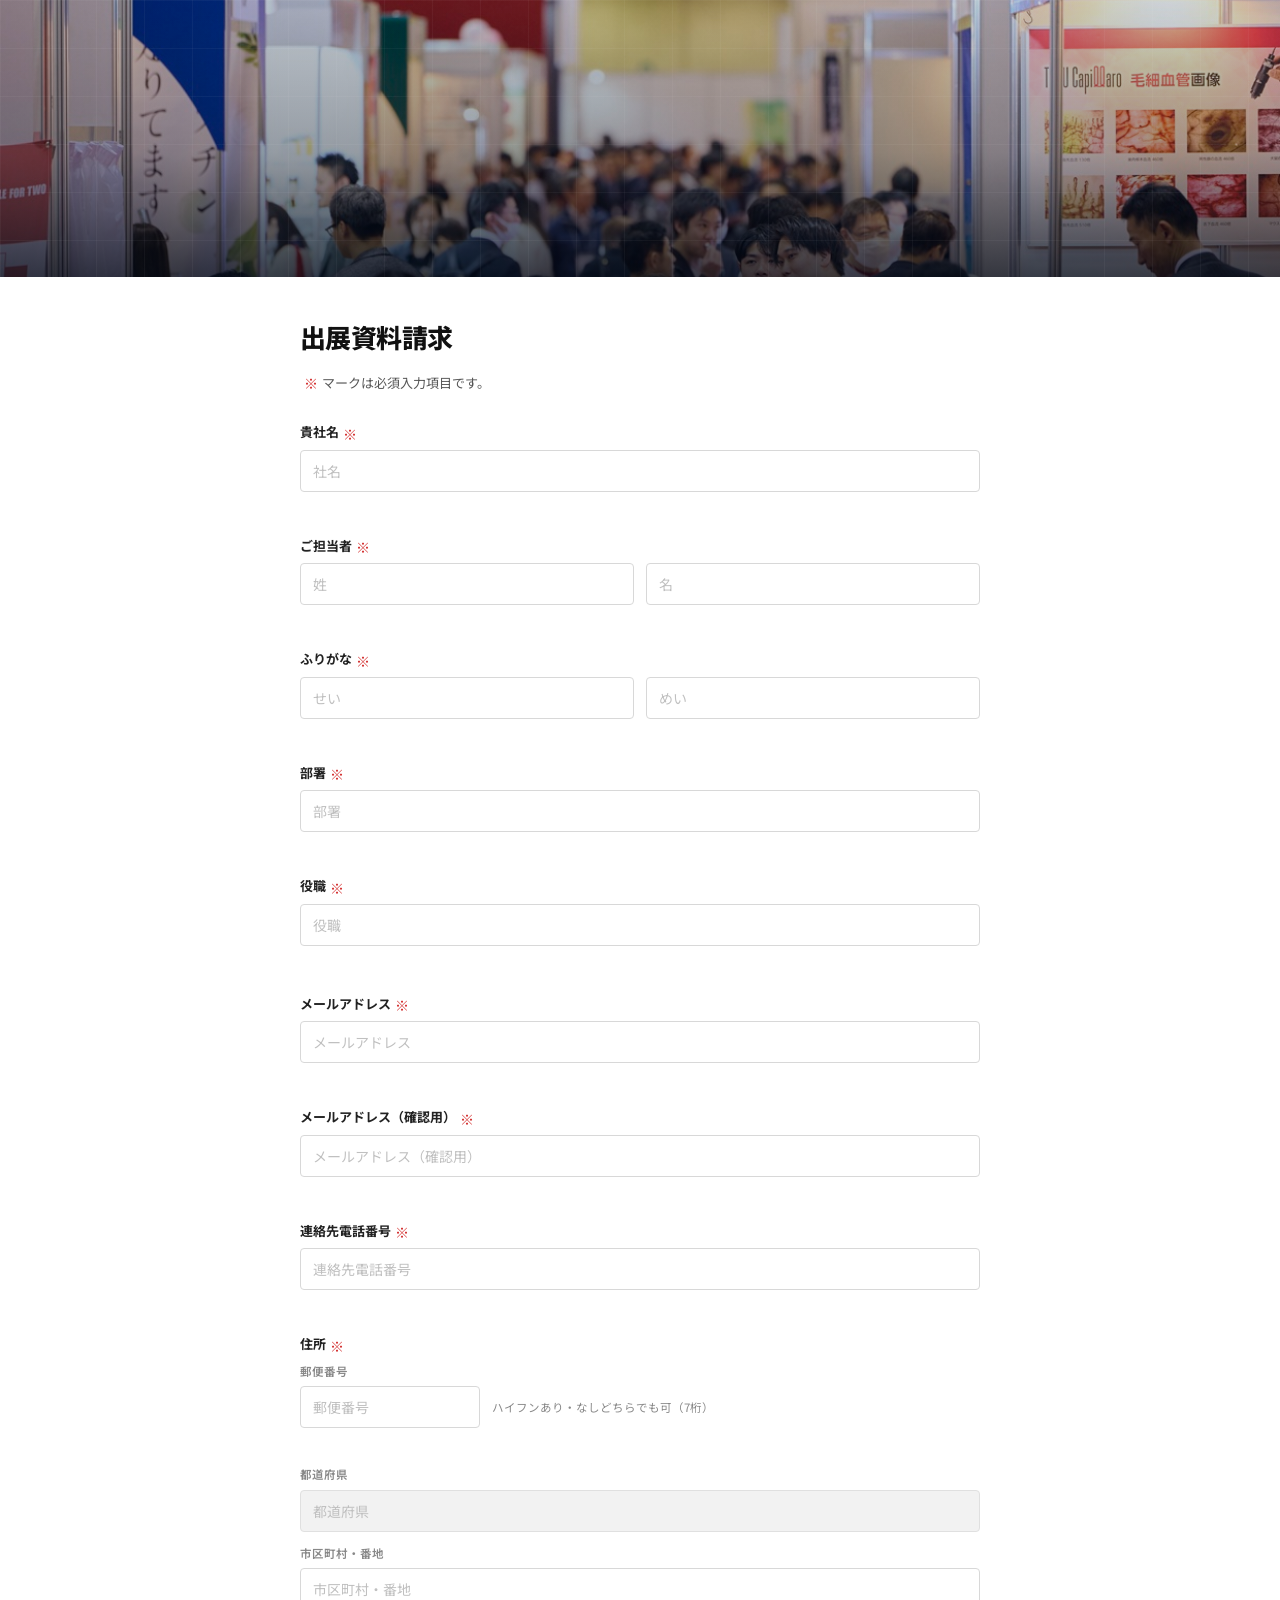
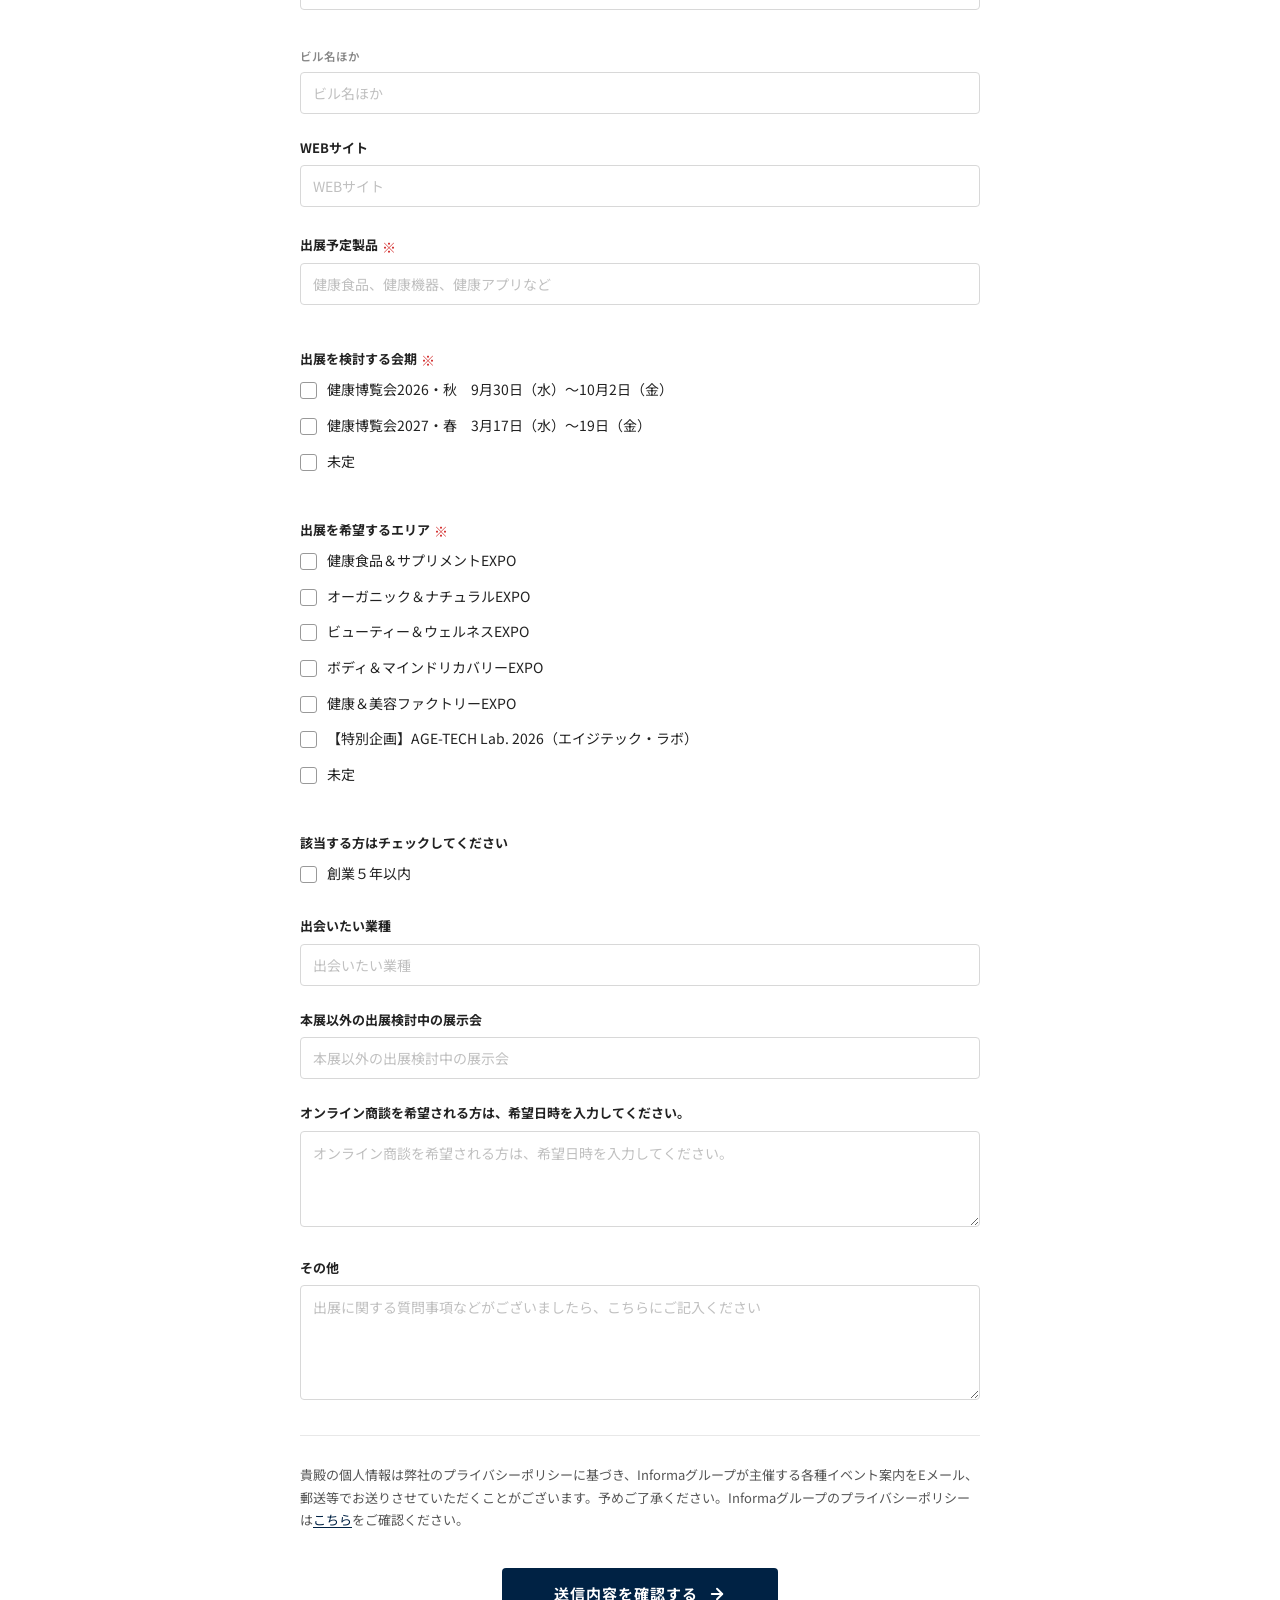
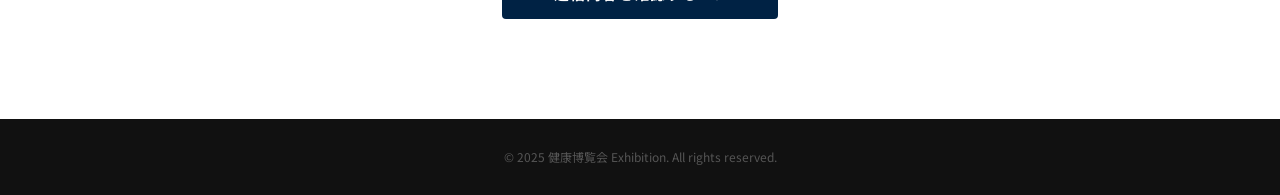
==== commit ec0fe0dd: "Refactor index.html/style.css/shared.js and update hero image - Refactor index.html: remove unused d" ====
--- a/index.html
+++ b/index.html
@@ -24,7 +24,7 @@
       <div id="formWrapper">
         <p class="form-lead"><span class="required-mark">※</span>マークは必須入力項目です。</p>
 
-        <form id="documentRequestForm" class="request-form" method="POST" action="#" novalidate data-form="document-request">
+        <form id="documentRequestForm" method="POST" action="#" novalidate>
 
           <input type="hidden" id="formSource"  name="source"       value="exhibition_2025">
           <input type="hidden" id="submittedAt" name="submitted_at" value="">
@@ -37,7 +37,7 @@
                 貴社名<span class="required-mark">※</span>
               </label>
               <input type="text" id="companyName" name="company_name" class="form-input"
-                     placeholder="社名" autocomplete="organization" required data-field="company_name">
+                     placeholder="社名" autocomplete="organization" required>
               <span class="error-message" id="error-companyName" role="alert"></span>
             </div>
 
@@ -48,12 +48,12 @@
               <div class="input-row">
                 <div class="input-row__item">
                   <input type="text" id="lastName" name="last_name" class="form-input"
-                         placeholder="姓" autocomplete="family-name" required data-field="last_name">
+                         placeholder="姓" autocomplete="family-name" required>
                   <span class="error-message" id="error-lastName" role="alert"></span>
                 </div>
                 <div class="input-row__item">
                   <input type="text" id="firstName" name="first_name" class="form-input"
-                         placeholder="名" autocomplete="given-name" required data-field="first_name">
+                         placeholder="名" autocomplete="given-name" required>
                   <span class="error-message" id="error-firstName" role="alert"></span>
                 </div>
               </div>
@@ -66,12 +66,12 @@
               <div class="input-row">
                 <div class="input-row__item">
                   <input type="text" id="lastNameKana" name="last_name_kana" class="form-input"
-                         placeholder="せい" required data-field="last_name_kana">
+                         placeholder="せい" required>
                   <span class="error-message" id="error-lastNameKana" role="alert"></span>
                 </div>
                 <div class="input-row__item">
                   <input type="text" id="firstNameKana" name="first_name_kana" class="form-input"
-                         placeholder="めい" required data-field="first_name_kana">
+                         placeholder="めい" required>
                   <span class="error-message" id="error-firstNameKana" role="alert"></span>
                 </div>
               </div>
@@ -82,7 +82,7 @@
                 部署<span class="required-mark">※</span>
               </label>
               <input type="text" id="department" name="department" class="form-input"
-                     placeholder="部署" autocomplete="organization-title" required data-field="department">
+                     placeholder="部署" autocomplete="organization-title" required>
               <span class="error-message" id="error-department" role="alert"></span>
             </div>
 
@@ -91,7 +91,7 @@
                 役職<span class="required-mark">※</span>
               </label>
               <input type="text" id="jobTitle" name="job_title" class="form-input"
-                     placeholder="役職" required data-field="job_title">
+                     placeholder="役職" required>
               <span class="error-message" id="error-jobTitle" role="alert"></span>
             </div>
 
@@ -105,7 +105,7 @@
                 メールアドレス<span class="required-mark">※</span>
               </label>
               <input type="email" id="email" name="email" class="form-input"
-                     placeholder="メールアドレス" autocomplete="email" required data-field="email">
+                     placeholder="メールアドレス" autocomplete="email" required>
               <span class="error-message" id="error-email" role="alert"></span>
             </div>
 
@@ -114,7 +114,7 @@
                 メールアドレス（確認用）<span class="required-mark">※</span>
               </label>
               <input type="email" id="emailConfirm" name="email_confirm" class="form-input"
-                     placeholder="メールアドレス（確認用）" autocomplete="off" required data-field="email_confirm">
+                     placeholder="メールアドレス（確認用）" autocomplete="off" required>
               <span class="error-message" id="error-emailConfirm" role="alert"></span>
             </div>
 
@@ -123,7 +123,7 @@
                 連絡先電話番号<span class="required-mark">※</span>
               </label>
               <input type="tel" id="phone" name="phone" class="form-input"
-                     placeholder="連絡先電話番号" autocomplete="tel" required data-field="phone">
+                     placeholder="連絡先電話番号" autocomplete="tel" required>
               <span class="error-message" id="error-phone" role="alert"></span>
             </div>
 
@@ -138,8 +138,7 @@
                   <span class="address-sub-label">郵便番号</span>
                   <div class="postal-row">
                     <input type="text" id="postalCode" name="postal_code" class="form-input"
-                           placeholder="郵便番号" maxlength="8" autocomplete="postal-code"
-                           required data-field="postal_code">
+                           placeholder="郵便番号" maxlength="8" autocomplete="postal-code" required>
                     <span class="postal-hint">ハイフンあり・なしどちらでも可（7桁）</span>
                   </div>
                   <span class="error-message" id="error-postalCode" role="alert"></span>
@@ -148,31 +147,29 @@
                 <div class="address-sub-field">
                   <span class="address-sub-label">都道府県</span>
                   <input type="text" id="prefecture" name="prefecture" class="form-input"
-                         placeholder="都道府県" autocomplete="address-level1"
-                         required data-field="prefecture" readonly>
+                         placeholder="都道府県" autocomplete="address-level1" required readonly>
                 </div>
 
                 <div class="address-sub-field">
                   <span class="address-sub-label">市区町村・番地</span>
                   <input type="text" id="address1" name="address1" class="form-input"
-                         placeholder="市区町村・番地" autocomplete="address-level2"
-                         required data-field="address1">
+                         placeholder="市区町村・番地" autocomplete="address-level2" required>
                   <span class="error-message" id="error-address1" role="alert"></span>
                 </div>
 
                 <div class="address-sub-field">
                   <span class="address-sub-label">ビル名ほか</span>
                   <input type="text" id="address2" name="address2" class="form-input"
-                         placeholder="ビル名ほか" autocomplete="address-line3" data-field="address2">
-                </div>
-
-              </div>
-            </div>
-
-            <div class="form-group" id="group-website">
+                         placeholder="ビル名ほか" autocomplete="address-line3">
+                </div>
+
+              </div>
+            </div>
+
+            <div class="form-group">
               <label class="form-label" for="website">WEBサイト</label>
               <input type="url" id="website" name="website" class="form-input"
-                     placeholder="WEBサイト" autocomplete="url" data-field="website">
+                     placeholder="WEBサイト" autocomplete="url">
             </div>
 
           </section>
@@ -185,7 +182,7 @@
                 出展予定製品<span class="required-mark">※</span>
               </label>
               <input type="text" id="exhibitProducts" name="exhibit_products" class="form-input"
-                     placeholder="健康食品、健康機器、健康アプリなど" required data-field="exhibit_products">
+                     placeholder="健康食品、健康機器、健康アプリなど" required>
               <span class="error-message" id="error-exhibitProducts" role="alert"></span>
             </div>
 
@@ -193,23 +190,22 @@
               <label class="form-label">
                 出展を検討する会期<span class="required-mark">※</span>
               </label>
-              <div class="checkbox-group" id="exhibitPeriodGroup"
-                   role="group" aria-label="出展を検討する会期">
+              <div class="checkbox-group" role="group" aria-label="出展を検討する会期">
                 <label class="check-item" for="period-2026-autumn">
                   <input type="checkbox" id="period-2026-autumn" name="exhibit_periods"
-                         value="2026_autumn" class="check-input" data-field="exhibit_periods">
+                         value="2026_autumn" class="check-input">
                   <span class="check-custom" aria-hidden="true"></span>
                   <span class="check-text">健康博覧会2026・秋　9月30日（水）〜10月2日（金）</span>
                 </label>
                 <label class="check-item" for="period-2027-spring">
                   <input type="checkbox" id="period-2027-spring" name="exhibit_periods"
-                         value="2027_spring" class="check-input" data-field="exhibit_periods">
+                         value="2027_spring" class="check-input">
                   <span class="check-custom" aria-hidden="true"></span>
                   <span class="check-text">健康博覧会2027・春　3月17日（水）〜19日（金）</span>
                 </label>
                 <label class="check-item" for="period-undecided">
                   <input type="checkbox" id="period-undecided" name="exhibit_periods"
-                         value="undecided" class="check-input" data-field="exhibit_periods">
+                         value="undecided" class="check-input">
                   <span class="check-custom" aria-hidden="true"></span>
                   <span class="check-text">未定</span>
                 </label>
@@ -221,47 +217,46 @@
               <label class="form-label">
                 出展を希望するエリア<span class="required-mark">※</span>
               </label>
-              <div class="checkbox-group" id="exhibitAreaGroup"
-                   role="group" aria-label="出展を希望するエリア">
+              <div class="checkbox-group" role="group" aria-label="出展を希望するエリア">
                 <label class="check-item" for="area-food-supplement">
                   <input type="checkbox" id="area-food-supplement" name="exhibit_areas"
-                         value="food_supplement" class="check-input" data-field="exhibit_areas">
+                         value="food_supplement" class="check-input">
                   <span class="check-custom" aria-hidden="true"></span>
                   <span class="check-text">健康食品＆サプリメントEXPO</span>
                 </label>
                 <label class="check-item" for="area-organic-natural">
                   <input type="checkbox" id="area-organic-natural" name="exhibit_areas"
-                         value="organic_natural" class="check-input" data-field="exhibit_areas">
+                         value="organic_natural" class="check-input">
                   <span class="check-custom" aria-hidden="true"></span>
                   <span class="check-text">オーガニック＆ナチュラルEXPO</span>
                 </label>
                 <label class="check-item" for="area-beauty-wellness">
                   <input type="checkbox" id="area-beauty-wellness" name="exhibit_areas"
-                         value="beauty_wellness" class="check-input" data-field="exhibit_areas">
+                         value="beauty_wellness" class="check-input">
                   <span class="check-custom" aria-hidden="true"></span>
                   <span class="check-text">ビューティー＆ウェルネスEXPO</span>
                 </label>
                 <label class="check-item" for="area-body-mind">
                   <input type="checkbox" id="area-body-mind" name="exhibit_areas"
-                         value="body_mind_recovery" class="check-input" data-field="exhibit_areas">
+                         value="body_mind_recovery" class="check-input">
                   <span class="check-custom" aria-hidden="true"></span>
                   <span class="check-text">ボディ＆マインドリカバリーEXPO</span>
                 </label>
                 <label class="check-item" for="area-factory">
                   <input type="checkbox" id="area-factory" name="exhibit_areas"
-                         value="health_beauty_factory" class="check-input" data-field="exhibit_areas">
+                         value="health_beauty_factory" class="check-input">
                   <span class="check-custom" aria-hidden="true"></span>
                   <span class="check-text">健康＆美容ファクトリーEXPO</span>
                 </label>
                 <label class="check-item" for="area-age-tech">
                   <input type="checkbox" id="area-age-tech" name="exhibit_areas"
-                         value="age_tech_lab" class="check-input" data-field="exhibit_areas">
+                         value="age_tech_lab" class="check-input">
                   <span class="check-custom" aria-hidden="true"></span>
                   <span class="check-text">【特別企画】AGE-TECH Lab. 2026（エイジテック・ラボ）</span>
                 </label>
                 <label class="check-item" for="area-undecided">
                   <input type="checkbox" id="area-undecided" name="exhibit_areas"
-                         value="undecided" class="check-input" data-field="exhibit_areas">
+                         value="undecided" class="check-input">
                   <span class="check-custom" aria-hidden="true"></span>
                   <span class="check-text">未定</span>
                 </label>
@@ -269,12 +264,12 @@
               <span class="error-message" id="error-exhibitAreas" role="alert"></span>
             </div>
 
-            <div class="form-group" id="group-startupCheck">
+            <div class="form-group">
               <label class="form-label">該当する方はチェックしてください</label>
               <div class="checkbox-group">
                 <label class="check-item" for="startupCheck">
                   <input type="checkbox" id="startupCheck" name="startup_check"
-                         value="startup" class="check-input" data-field="startup_check">
+                         value="startup" class="check-input">
                   <span class="check-custom" aria-hidden="true"></span>
                   <span class="check-text">創業５年以内</span>
                 </label>
@@ -286,38 +281,36 @@
           <!-- ===== SECTION: その他 ===== -->
           <section class="form-section" id="section-other">
 
-            <div class="form-group" id="group-targetIndustry">
+            <div class="form-group">
               <label class="form-label" for="targetIndustry">出会いたい業種</label>
               <input type="text" id="targetIndustry" name="target_industry" class="form-input"
-                     placeholder="出会いたい業種" data-field="target_industry">
-            </div>
-
-            <div class="form-group" id="group-otherShows">
+                     placeholder="出会いたい業種">
+            </div>
+
+            <div class="form-group">
               <label class="form-label" for="otherShows">本展以外の出展検討中の展示会</label>
               <input type="text" id="otherShows" name="other_shows" class="form-input"
-                     placeholder="本展以外の出展検討中の展示会" data-field="other_shows">
-            </div>
-
-            <div class="form-group" id="group-onlineMeeting">
+                     placeholder="本展以外の出展検討中の展示会">
+            </div>
+
+            <div class="form-group">
               <label class="form-label" for="onlineMeeting">
                 オンライン商談を希望される方は、希望日時を入力してください。
               </label>
               <textarea id="onlineMeeting" name="online_meeting" class="form-textarea" rows="3"
-                        placeholder="オンライン商談を希望される方は、希望日時を入力してください。"
-                        data-field="online_meeting"></textarea>
-            </div>
-
-            <div class="form-group" id="group-otherNotes">
+                        placeholder="オンライン商談を希望される方は、希望日時を入力してください。"></textarea>
+            </div>
+
+            <div class="form-group">
               <label class="form-label" for="otherNotes">その他</label>
               <textarea id="otherNotes" name="other_notes" class="form-textarea" rows="4"
-                        placeholder="出展に関する質問事項などがございましたら、こちらにご記入ください"
-                        data-field="other_notes"></textarea>
+                        placeholder="出展に関する質問事項などがございましたら、こちらにご記入ください"></textarea>
             </div>
 
           </section>
 
-          <!-- ===== 個人情報取得に関する文言（チェックボックスなし） ===== -->
-          <div class="privacy-section" id="section-privacy">
+          <!-- ===== 個人情報取得に関する文言 ===== -->
+          <div class="privacy-section">
             <p class="privacy-text">
               貴殿の個人情報は弊社のプライバシーポリシーに基づき、Informaグループが主催する各種イベント案内をEメール、郵送等でお送りさせていただくことがございます。予めご了承ください。Informaグループのプライバシーポリシーは<a href="https://privacy.informa.com/policies/ja-JP/" class="text-link" target="_blank" rel="noopener noreferrer">こちら</a>をご確認ください。
             </p>
@@ -366,7 +359,7 @@
       </div>
 
       <!-- 完了メッセージ -->
-      <div id="successMessage" class="result-message result-message--success" hidden aria-live="polite">
+      <div id="successMessage" class="result-message" hidden aria-live="polite">
         <span class="result-icon result-icon--success" aria-hidden="true">
           <svg xmlns="http://www.w3.org/2000/svg" width="32" height="32" viewBox="0 0 24 24"
                fill="none" stroke="currentColor" stroke-width="2.5" stroke-linecap="round" stroke-linejoin="round">
@@ -378,7 +371,7 @@
       </div>
 
       <!-- エラーメッセージ -->
-      <div id="errorMessage" class="result-message result-message--error" hidden aria-live="polite">
+      <div id="errorMessage" class="result-message" hidden aria-live="polite">
         <span class="result-icon result-icon--error" aria-hidden="true">
           <svg xmlns="http://www.w3.org/2000/svg" width="32" height="32" viewBox="0 0 24 24"
                fill="none" stroke="currentColor" stroke-width="2.5" stroke-linecap="round" stroke-linejoin="round">
--- a/style.css
+++ b/style.css
@@ -58,8 +58,8 @@
     linear-gradient(to top, rgba(0,8,20,0.72) 0%, rgba(0,8,20,0.28) 45%, rgba(0,8,20,0.05) 100%),
     /* ブランドカラー（#002244）薄掛け */
     linear-gradient(158deg, rgba(0,34,68,0.25) 0%, rgba(0,34,68,0.08) 100%),
-    /* 展示会写真 — 顔が映り込むよう上寄りに配置 */
-    url('document-request-page-top.png') center 20% / cover no-repeat;
+    /* 展示会写真 */
+    url('document-request-page-top.jpg') center 35% / cover no-repeat;
 }
 
 /* 展示会場の格子天井・床を表現するグリッドオーバーレイ */
@@ -72,39 +72,6 @@
     linear-gradient(90deg, rgba(255,255,255,0.04) 1px, transparent 1px);
   background-size: 48px 48px;
   pointer-events: none;
-}
-
-.hero-inner {
-  position: relative;
-  z-index: 1;
-  width: 100%;
-  max-width: calc(var(--max-w) + 48px); /* 680 + 24*2 = 728px — container の左端に揃える */
-  margin: 0 auto;
-  padding: 16px 24px;
-}
-
-.hero-label {
-  font-size: 11px;
-  font-weight: 700;
-  letter-spacing: 0.3em;
-  color: rgba(255,255,255,0.40);
-  margin-bottom: 12px;
-  text-transform: uppercase;
-}
-
-.hero-title {
-  font-size: clamp(18px, 2.5vw, 22px);
-  font-weight: 800;
-  color: #ffffff;
-  letter-spacing: -0.02em;
-  line-height: 1.2;
-  margin-bottom: 10px;
-}
-
-.hero-desc {
-  font-size: 13.5px;
-  color: rgba(255,255,255,0.58);
-  line-height: 1.85;
 }
 
 /* ============================================================
@@ -461,17 +428,6 @@
   border-top: 1px solid var(--c-divider);
 }
 
-.confirm-block-title {
-  font-size: 12px;
-  font-weight: 800;
-  color: var(--c-black);
-  letter-spacing: 0.1em;
-  text-transform: uppercase;
-  padding-bottom: 10px;
-  margin-bottom: 14px;
-  border-bottom: 2px solid var(--c-black);
-}
-
 .confirm-list { display: block; }
 
 .confirm-row {
@@ -589,7 +545,6 @@
    ============================================================ */
 @media (max-width: 600px) {
   .site-hero  { min-height: 208px; }
-  .hero-inner { padding: 14px 20px 24px; }
 
   .main-content { padding: 32px 20px 80px; }
 
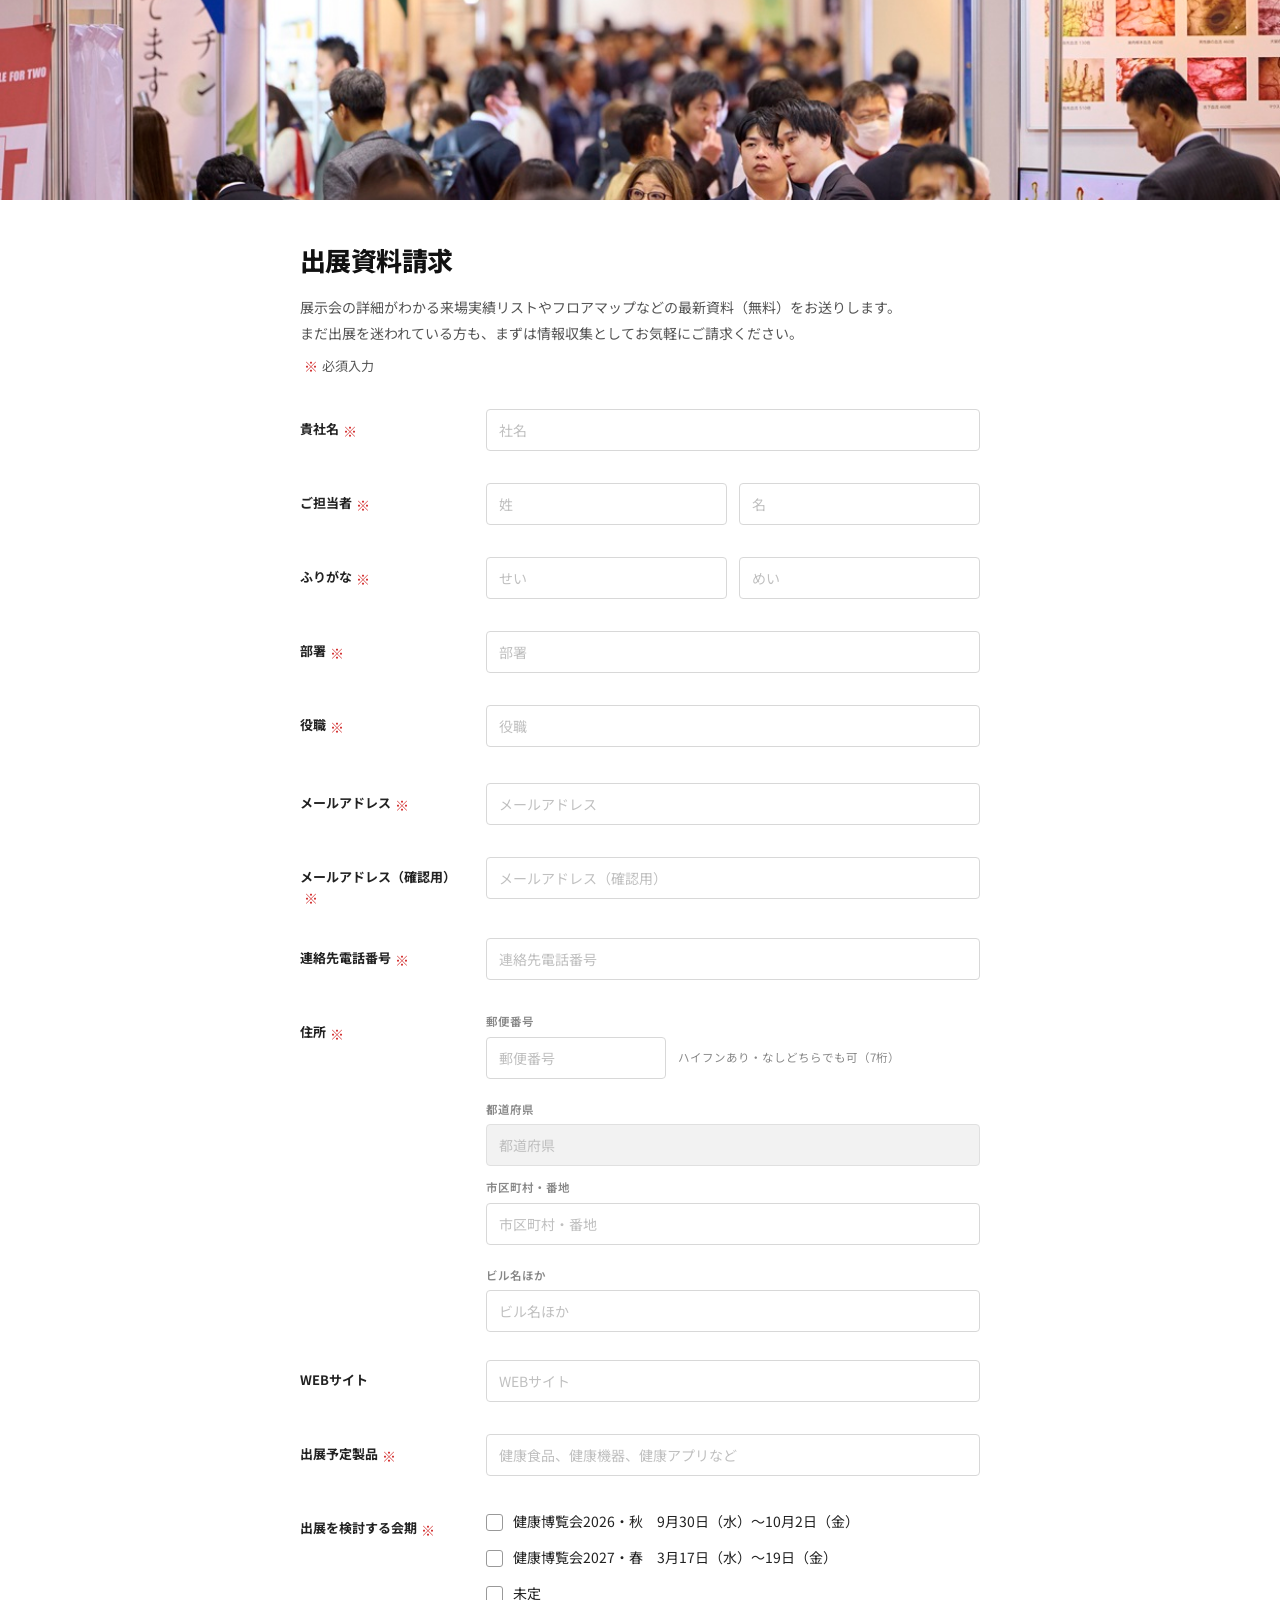
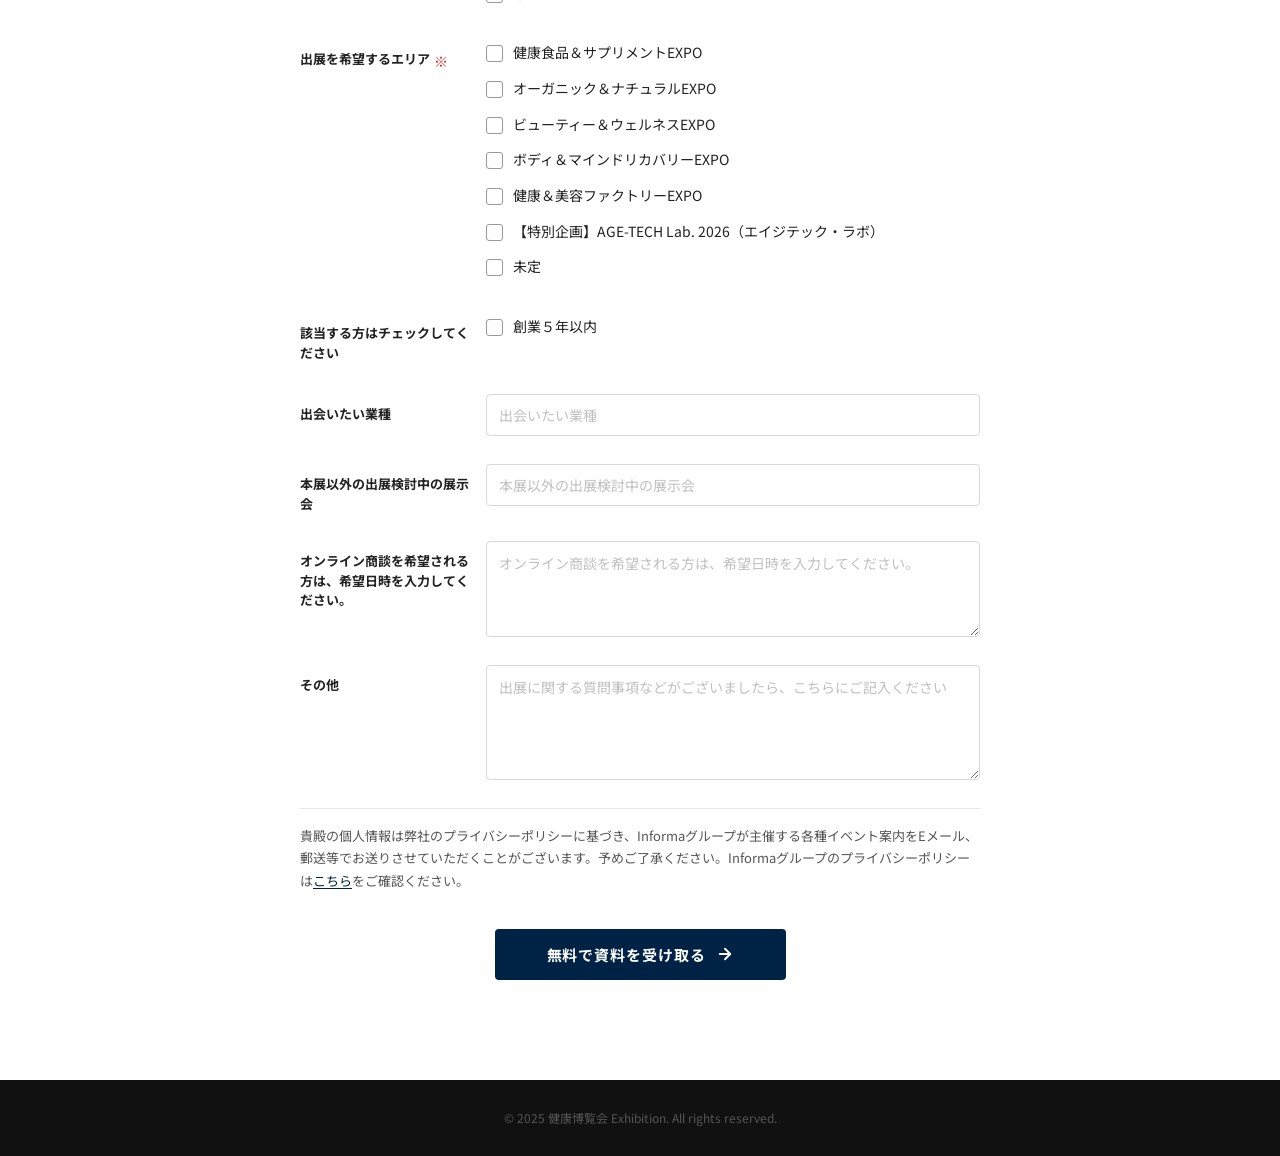
==== commit 16195dfc: "Redesign form layout and refine UI details - Switch form groups to horizontal label-left grid layout" ====
--- a/index.html
+++ b/index.html
@@ -20,9 +20,11 @@
 
       <h1 class="page-title">出展資料請求</h1>
 
+      <p class="page-lead">展示会の詳細がわかる来場実績リストやフロアマップなどの最新資料（無料）をお送りします。<br>まだ出展を迷われている方も、まずは情報収集としてお気軽にご請求ください。</p>
+      <p class="form-lead"><span class="required-mark">※</span> 必須入力</p>
+
       <!-- ===== フォームラッパー ===== -->
       <div id="formWrapper">
-        <p class="form-lead"><span class="required-mark">※</span>マークは必須入力項目です。</p>
 
         <form id="documentRequestForm" method="POST" action="#" novalidate>
 
@@ -127,7 +129,6 @@
               <span class="error-message" id="error-phone" role="alert"></span>
             </div>
 
-            <!-- 住所 -->
             <div class="form-group" id="group-address">
               <label class="form-label">
                 住所<span class="required-mark">※</span>
@@ -319,7 +320,7 @@
           <!-- ===== 送信ボタン ===== -->
           <div class="form-submit">
             <button type="submit" id="submitBtn" class="btn-submit">
-              <span class="btn-submit__text">送信内容を確認する</span>
+              <span class="btn-submit__text">無料で資料を受け取る</span>
               <svg class="btn-submit__arrow" xmlns="http://www.w3.org/2000/svg" width="18" height="18"
                    viewBox="0 0 24 24" fill="none" stroke="currentColor" stroke-width="2.5"
                    stroke-linecap="round" stroke-linejoin="round">
--- a/style.css
+++ b/style.css
@@ -17,11 +17,9 @@
   --c-required:    #d32f2f;
   --c-divider:     #e8e8e8;
 
-  --shadow-sm: 0 1px 4px rgba(0,0,0,0.06);
   --shadow-md: 0 2px 10px rgba(0,0,0,0.08);
 
   --radius-sm: 4px;
-  --radius-md: 8px;
   --radius-lg: 12px;
 
   --font: "Noto Sans JP", -apple-system, BlinkMacSystemFont, "Segoe UI", "Yu Gothic UI", "Yu Gothic",
@@ -48,30 +46,9 @@
    Hero
    ============================================================ */
 .site-hero {
-  position: relative;
-  min-height: 277px;
-  display: flex;
-  align-items: flex-end;
+  min-height: 200px;
   overflow: hidden;
-  background:
-    /* テキスト可読性オーバーレイ — 下部を濃くして文字を読みやすく */
-    linear-gradient(to top, rgba(0,8,20,0.72) 0%, rgba(0,8,20,0.28) 45%, rgba(0,8,20,0.05) 100%),
-    /* ブランドカラー（#002244）薄掛け */
-    linear-gradient(158deg, rgba(0,34,68,0.25) 0%, rgba(0,34,68,0.08) 100%),
-    /* 展示会写真 */
-    url('document-request-page-top.jpg') center 35% / cover no-repeat;
-}
-
-/* 展示会場の格子天井・床を表現するグリッドオーバーレイ */
-.site-hero::before {
-  content: '';
-  position: absolute;
-  inset: 0;
-  background-image:
-    linear-gradient(rgba(255,255,255,0.04) 1px, transparent 1px),
-    linear-gradient(90deg, rgba(255,255,255,0.04) 1px, transparent 1px);
-  background-size: 48px 48px;
-  pointer-events: none;
+  background: url('document-request-page-top.jpg') center calc(35% - 90px) / cover no-repeat;
 }
 
 /* ============================================================
@@ -93,12 +70,22 @@
 }
 
 /* ============================================================
+   Page lead  (h1直下のキャッチコピー)
+   ============================================================ */
+.page-lead {
+  font-size: 14px;
+  color: var(--c-text-sub);
+  line-height: 1.85;
+  margin-bottom: 8px;
+}
+
+/* ============================================================
    Form lead  (※マーク説明)
    ============================================================ */
 .form-lead {
   font-size: 13px;
   color: var(--c-text-sub);
-  margin-bottom: 28px;
+  margin-bottom: 32px;
   display: flex;
   align-items: center;
   gap: 4px;
@@ -117,29 +104,30 @@
 }
 
 /* ============================================================
-   Form Sections  （カードなし・フラット）
-   ============================================================ */
-.form-section {
-  background: transparent;
-  padding: 0 0 28px;
-}
-
-.form-section + .form-section {
-  border-top: none;
-}
-
-/* ============================================================
-   Form Groups
-   ============================================================ */
-.form-group { margin-bottom: 24px; }
-.form-group:last-child { margin-bottom: 0; }
+   Form Sections  （カードなし・フラット、セクション間 16px 空け）
+   ============================================================ */
+.form-section + .form-section { margin-top: 16px; }
+
+/* ============================================================
+   Form Groups  — ラベル左・入力右の横並びレイアウト
+   ============================================================ */
+.form-group {
+  display: grid;
+  grid-template-columns: 170px 1fr;
+  gap: 0 16px;
+  align-items: start;
+  margin-bottom: 12px;
+  padding-bottom: 16px;
+}
+
+/* ラベル以外の直接子要素はすべて右列に積む */
+.form-group > *:not(.form-label) { grid-column: 2; }
 
 .form-label {
-  display: block;
+  padding-top: 10px;
   font-size: 13px;
   font-weight: 700;
   color: var(--c-text);
-  margin-bottom: 8px;
   line-height: 1.5;
 }
 
@@ -318,7 +306,7 @@
    ============================================================ */
 .privacy-section {
   border-top: 1px solid var(--c-divider);
-  padding: 28px 0 4px;
+  padding: 16px 0 4px;
   margin-bottom: 12px;
 }
 
@@ -336,7 +324,6 @@
   font-size: 11.5px;
   color: var(--c-error);
   margin-top: 4px;
-  min-height: 16px;
   line-height: 1.4;
 }
 
@@ -391,6 +378,10 @@
 .btn-submit__arrow { transition: transform var(--tr); }
 .btn-submit:hover .btn-submit__arrow { transform: translateX(3px); }
 
+/* 最終送信ボタン — 信頼感を与えるフォレストグリーン */
+#finalSubmitBtn              { background: #2d6a4f; }
+#finalSubmitBtn:hover        { background: #1e5038; }
+
 /* ============================================================
    Confirmation page
    ============================================================ */
@@ -420,7 +411,6 @@
 
 /* 確認ブロック（カードなし・フラット） */
 .confirm-block {
-  background: transparent;
   padding: 24px 0;
 }
 
@@ -544,11 +534,13 @@
    Responsive
    ============================================================ */
 @media (max-width: 600px) {
-  .site-hero  { min-height: 208px; }
+  .site-hero  { min-height: 140px; }
 
   .main-content { padding: 32px 20px 80px; }
 
-  .form-section { padding: 24px 0 20px; }
+  /* 横並びレイアウトを縦積みに戻す */
+  .form-group { display: block; }
+  .form-label { padding-top: 0; margin-bottom: 8px; }
 
   .input-row { grid-template-columns: 1fr; gap: 8px; }
 
